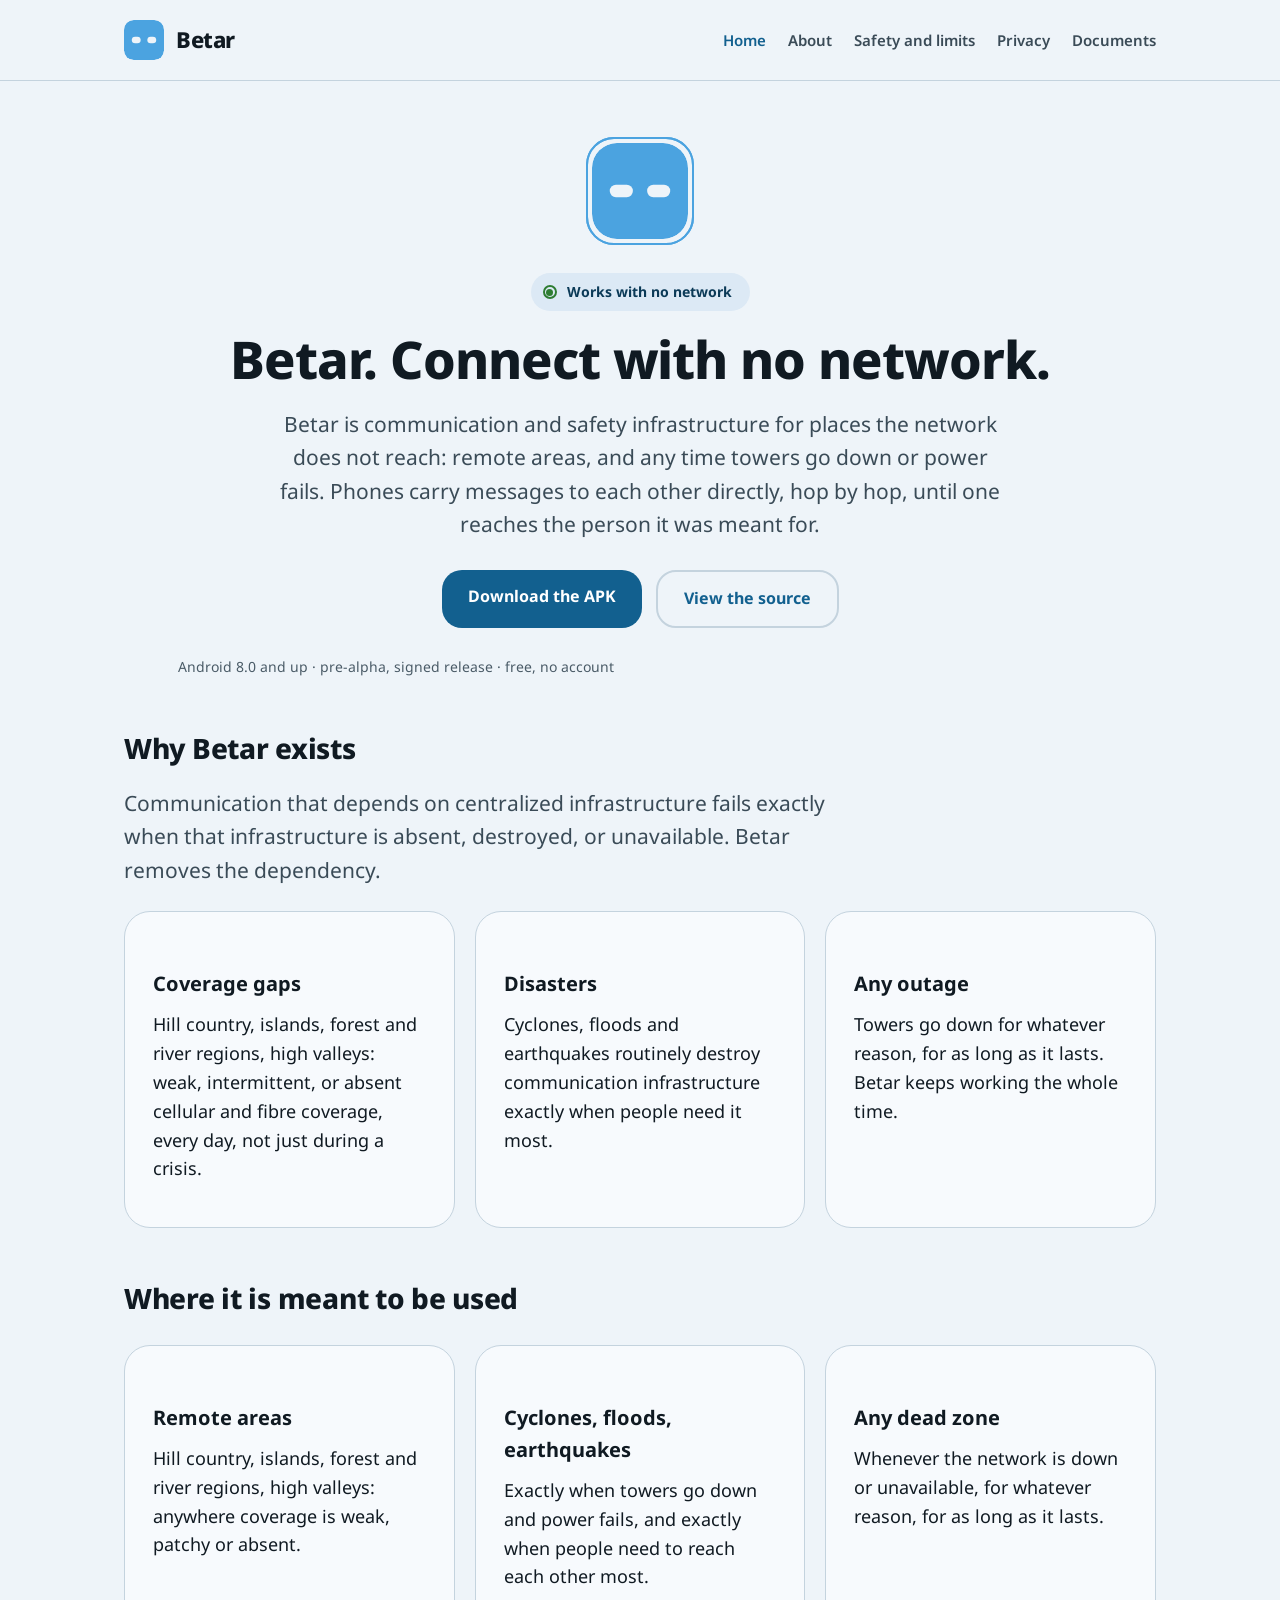
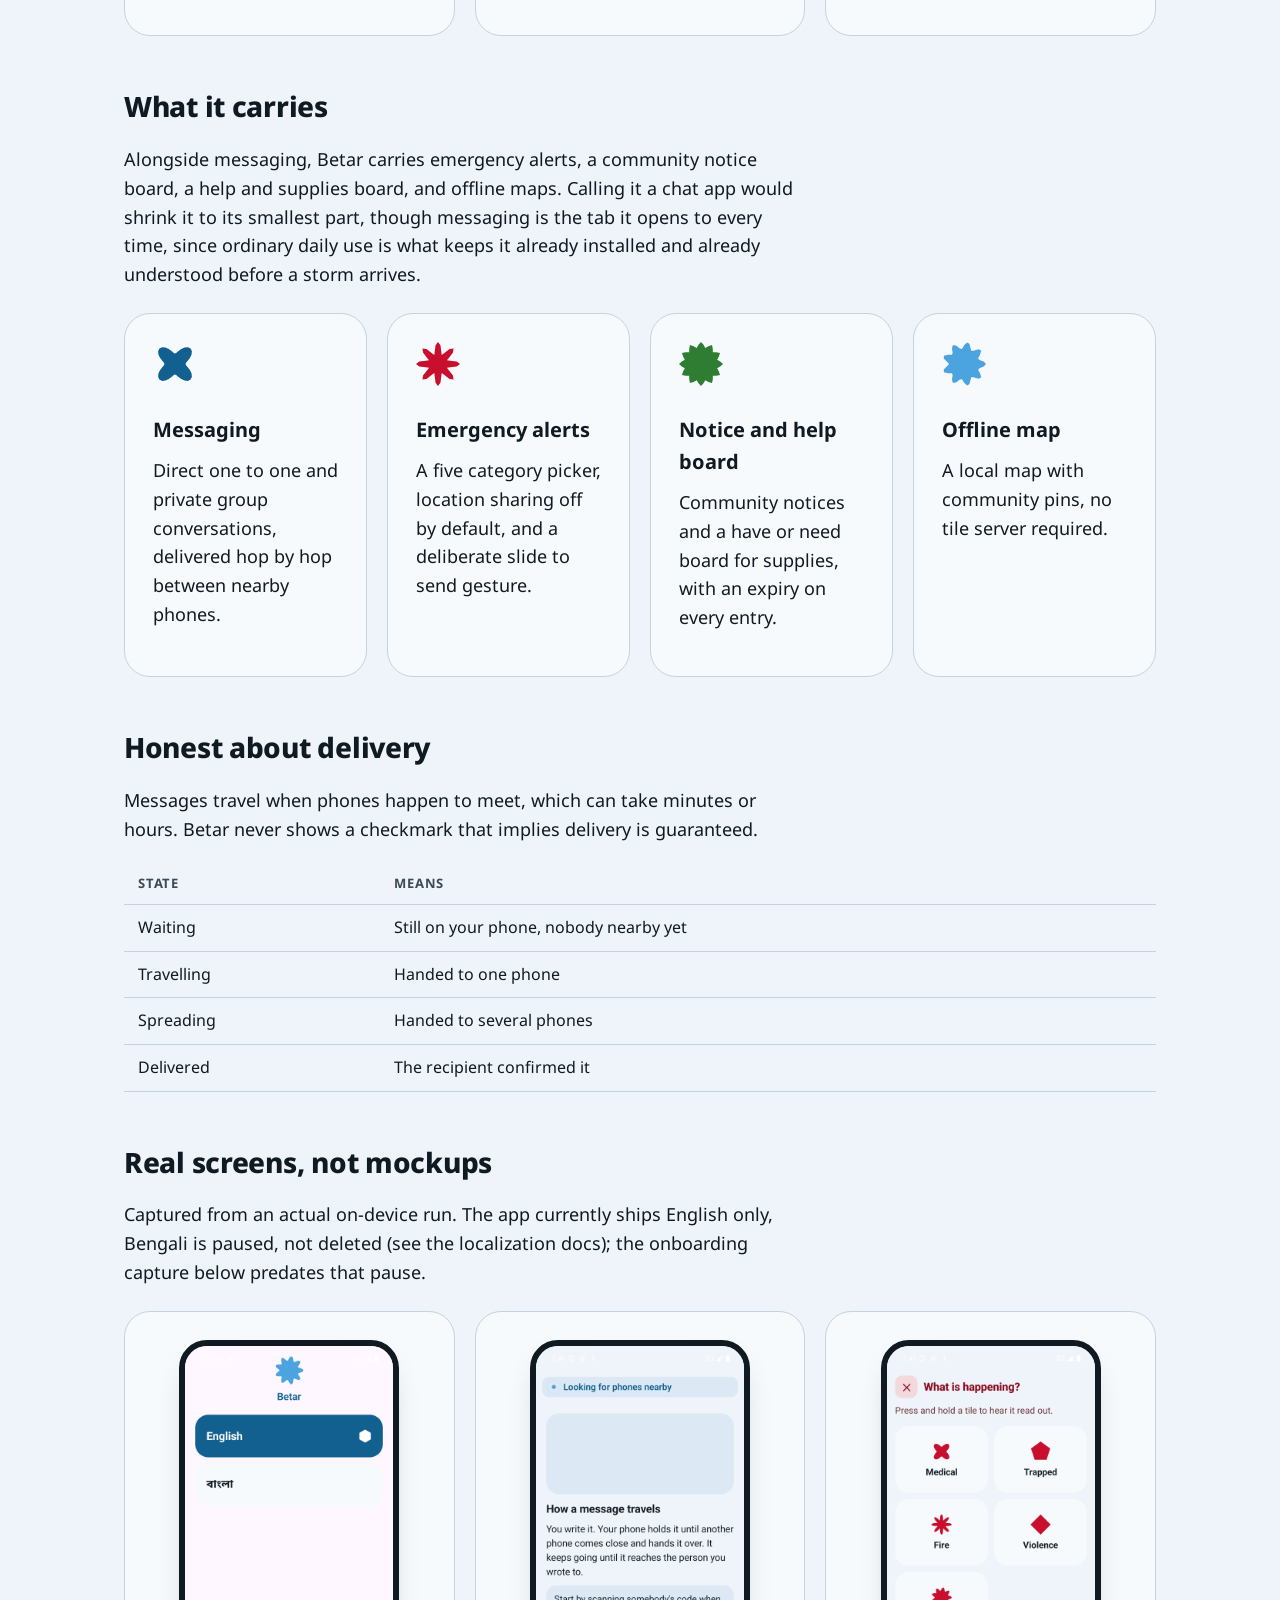
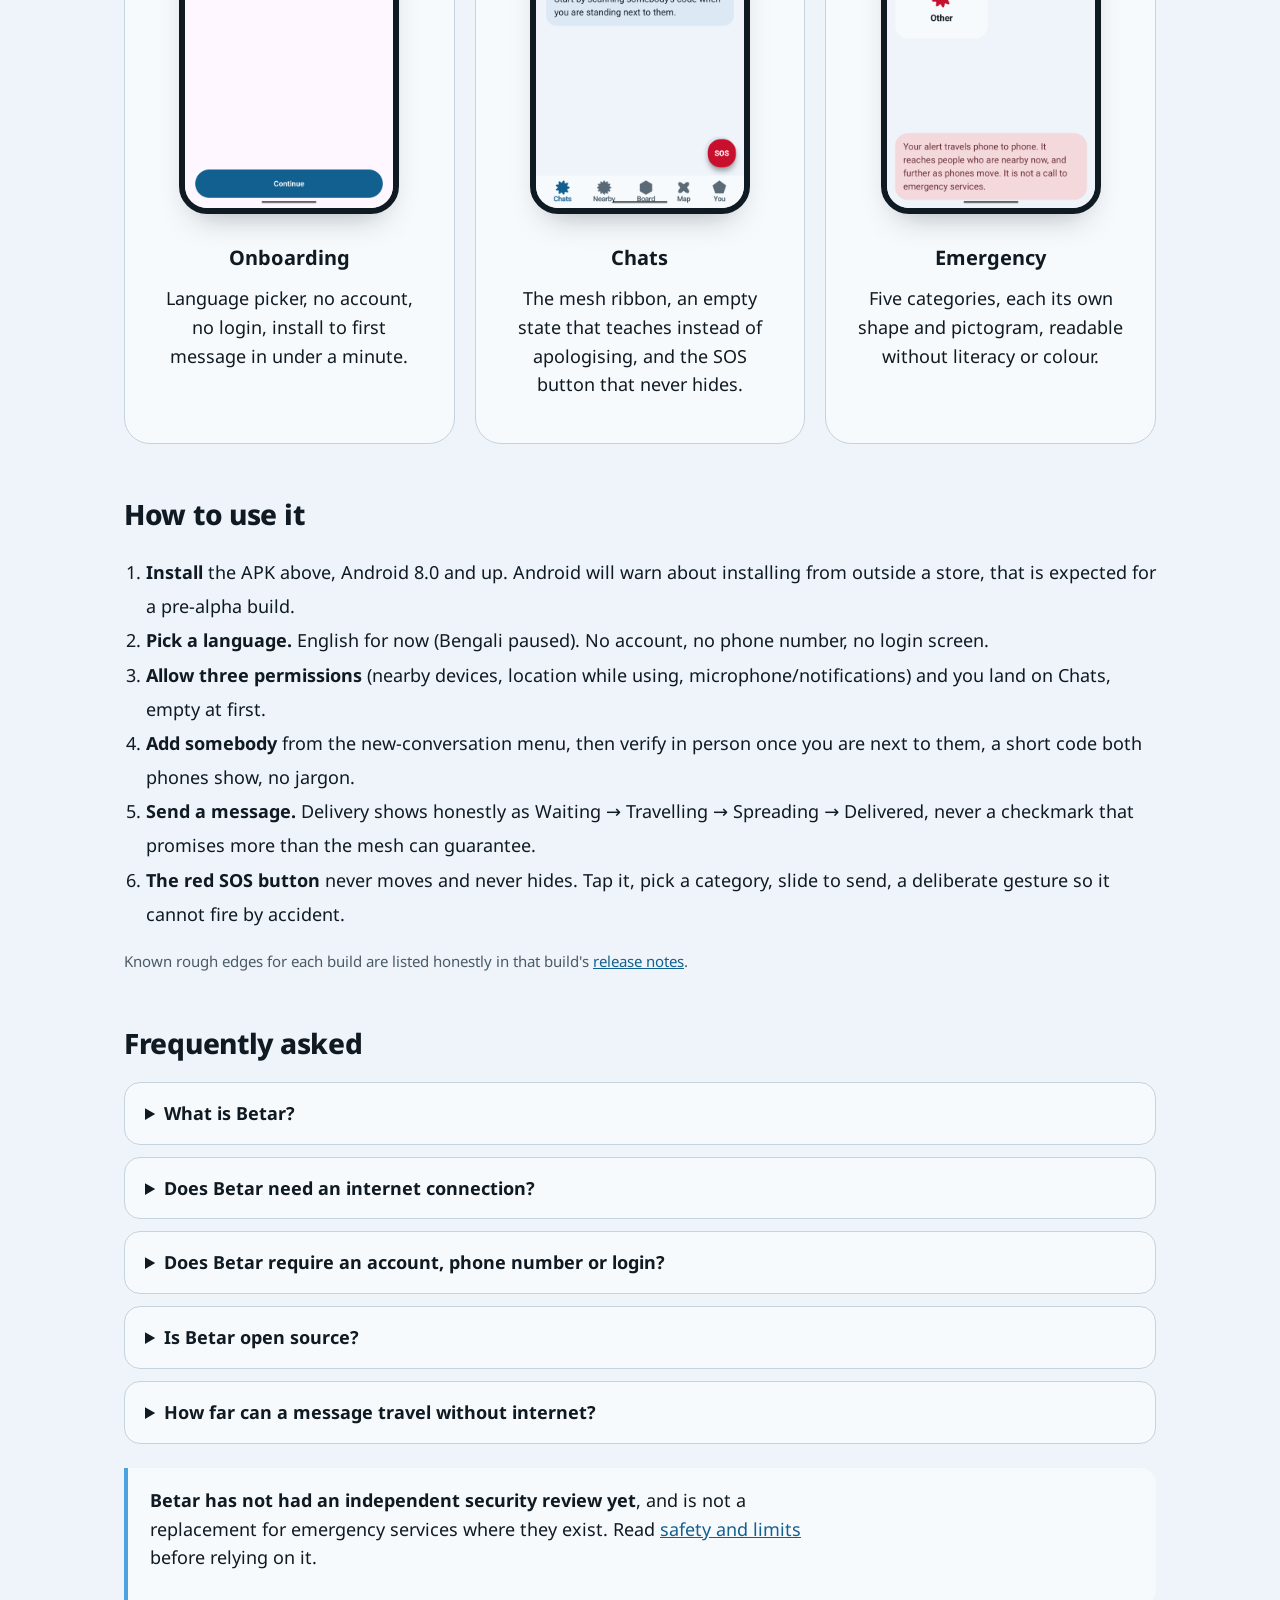
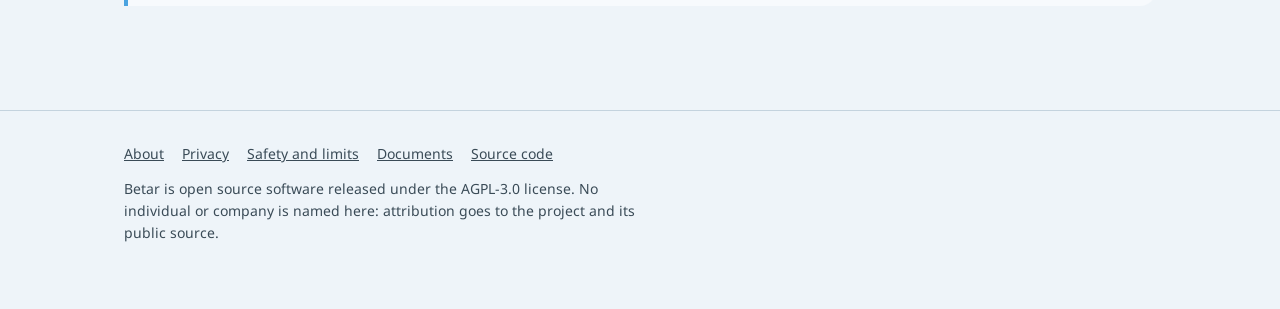
==== docs/index.html @ ff37a5ea "Move Betar's showcase website here from project-mesh, fix repo URLs Site (index/about/safety/privacy" ====
<!DOCTYPE html>
<html lang="en">
<head>
<meta charset="UTF-8">
<meta name="viewport" content="width=device-width, initial-scale=1">
<title>Betar: connect with no network</title>
<meta name="description" content="Betar is offline messaging and community safety infrastructure for places the network does not reach. No SIM, no internet, no server, no account. Phones pass messages hop to hop over Bluetooth and Wi-Fi Direct.">
<link rel="canonical" href="https://betarcomms.github.io/betar/">
<!-- GitHub Pages URL for this repo's docs/ folder. Swap for a custom domain later by updating
     every canonical/og:url entry here plus sitemap.xml, and adding a docs/CNAME file. -->
<meta name="robots" content="index, follow">
<link rel="icon" type="image/svg+xml" href="assets/betar-logo-compact.svg">

<meta property="og:type" content="website">
<meta property="og:site_name" content="Betar">
<meta property="og:title" content="Betar: connect with no network">
<meta property="og:description" content="Offline messaging and community safety infrastructure for remote areas, cyclones, floods and network outages. No SIM, no internet, no server, no account.">
<meta property="og:url" content="https://betarcomms.github.io/betar/">
<meta property="og:image" content="https://betarcomms.github.io/betar/assets/betar-banner.png">
<meta property="og:image:width" content="1200">
<meta property="og:image:height" content="630">
<meta property="og:image:alt" content="Betar: connect with no network">
<meta name="twitter:card" content="summary_large_image">
<meta name="twitter:title" content="Betar: connect with no network">
<meta name="twitter:description" content="Offline messaging and community safety infrastructure for remote areas, cyclones, floods and network outages.">
<meta name="twitter:image" content="https://betarcomms.github.io/betar/assets/betar-banner.png">

<link rel="preconnect" href="https://fonts.googleapis.com">
<link rel="preconnect" href="https://fonts.gstatic.com" crossorigin>
<link href="https://fonts.googleapis.com/css2?family=Noto+Sans:wght@400;500;600;700;800&display=swap" rel="stylesheet">
<link rel="stylesheet" href="assets/style.css">

<script type="application/ld+json">
{
  "@context": "https://schema.org",
  "@type": "SoftwareApplication",
  "name": "Betar",
  "applicationCategory": "CommunicationApplication",
  "operatingSystem": "Android",
  "description": "Offline messaging and community safety infrastructure that works with no SIM, no internet, no router and no cell tower. Phones pass messages directly to each other over Bluetooth and Wi-Fi Direct until a message reaches the person it was meant for.",
  "license": "https://www.gnu.org/licenses/agpl-3.0.html",
  "offers": { "@type": "Offer", "price": "0", "priceCurrency": "USD" },
  "isAccessibleForFree": true,
  "softwareVersion": "0.1.3-prealpha",
  "downloadUrl": "https://github.com/betarcomms/betar/releases/latest",
  "installUrl": "https://github.com/betarcomms/betar/releases/latest",
  "softwareRequirements": "Android 8.0 (API 26) or later",
  "author": { "@type": "Organization", "name": "Betar", "url": "https://github.com/betarcomms/betar" }
}
</script>
<script type="application/ld+json">
{
  "@context": "https://schema.org",
  "@type": "FAQPage",
  "mainEntity": [
    {
      "@type": "Question",
      "name": "What is Betar?",
      "acceptedAnswer": { "@type": "Answer", "text": "Betar is communication and safety infrastructure for places the network does not reach. It carries messaging, emergency alerts, a community notice board, a help and supplies board, and offline maps, all without a SIM card, internet connection, router or cell tower." }
    },
    {
      "@type": "Question",
      "name": "Does Betar need an internet connection?",
      "acceptedAnswer": { "@type": "Answer", "text": "No. Betar requests no internet permission at all. Phones pass messages directly to each other over Bluetooth and Wi-Fi Direct, hop to hop, until a message reaches the person it was meant for." }
    },
    {
      "@type": "Question",
      "name": "Does Betar require an account, phone number or login?",
      "acceptedAnswer": { "@type": "Answer", "text": "No. There is no signup, no account, no email, no phone number and no login. A device identity is generated quietly on first launch." }
    },
    {
      "@type": "Question",
      "name": "Is Betar open source?",
      "acceptedAnswer": { "@type": "Answer", "text": "Yes. Betar is built on Project Mesh, an open protocol and Rust core released under the AGPL-3.0 license. Anyone may read, build and check the source." }
    },
    {
      "@type": "Question",
      "name": "How far can a message travel without internet?",
      "acceptedAnswer": { "@type": "Answer", "text": "As far as phones happen to carry it. A message hops from phone to phone across Bluetooth and Wi-Fi Direct links, so its reach depends on how many devices are nearby and moving, not on any fixed network coverage." }
    }
  ]
}
</script>
</head>
<body>

<header class="site-header">
  <div class="wrap">
    <a class="brand" href="index.html">
      <img src="assets/betar-logo-compact.svg" alt="" width="40" height="40">
      <span>Betar</span>
    </a>
    <nav class="site-nav" aria-label="Primary">
      <a href="index.html" aria-current="page">Home</a>
      <a href="about.html">About</a>
      <a href="safety.html">Safety and limits</a>
      <a href="privacy.html">Privacy</a>
      <a href="docs.html">Documents</a>
    </nav>
  </div>
</header>

<main>
  <div class="wrap">
    <section class="hero-center">
      <div class="hero-mark">
        <img src="assets/betar-logo.svg" alt="" width="96" height="96">
      </div>
      <span class="mesh-status"><span class="dot-wrap"><span class="dot"></span></span>Works with no network</span>
      <h1>Betar. Connect with no network.</h1>
      <p class="lede" style="margin-left:auto;margin-right:auto">Betar is communication and safety infrastructure for places the network does not reach: remote areas, and any time towers go down or power fails. Phones carry messages to each other directly, hop by hop, until one reaches the person it was meant for.</p>
      <div class="actions" style="justify-content:center">
        <a class="btn" href="https://github.com/betarcomms/betar/releases/latest">Download the APK</a>
        <a class="btn secondary" href="https://github.com/betarcomms/betar">View the source</a>
      </div>
      <p style="font-size:14px;color:var(--slate)">Android 8.0 and up &middot; pre-alpha, signed release &middot; free, no account</p>
    </section>

    <section>
      <h2>Why Betar exists</h2>
      <p class="lede">Communication that depends on centralized infrastructure fails exactly when that infrastructure is absent, destroyed, or unavailable. Betar removes the dependency.</p>
      <div class="grid">
        <div class="card">
          <h3>Coverage gaps</h3>
          <p>Hill country, islands, forest and river regions, high valleys: weak, intermittent, or absent cellular and fibre coverage, every day, not just during a crisis.</p>
        </div>
        <div class="card">
          <h3>Disasters</h3>
          <p>Cyclones, floods and earthquakes routinely destroy communication infrastructure exactly when people need it most.</p>
        </div>
        <div class="card">
          <h3>Any outage</h3>
          <p>Towers go down for whatever reason, for as long as it lasts. Betar keeps working the whole time.</p>
        </div>
      </div>
    </section>

    <section>
      <h2>Where it is meant to be used</h2>
      <div class="grid">
        <div class="card">
          <h3>Remote areas</h3>
          <p>Hill country, islands, forest and river regions, high valleys: anywhere coverage is weak, patchy or absent.</p>
        </div>
        <div class="card">
          <h3>Cyclones, floods, earthquakes</h3>
          <p>Exactly when towers go down and power fails, and exactly when people need to reach each other most.</p>
        </div>
        <div class="card">
          <h3>Any dead zone</h3>
          <p>Whenever the network is down or unavailable, for whatever reason, for as long as it lasts.</p>
        </div>
      </div>
    </section>

    <section>
      <h2>What it carries</h2>
      <p>Alongside messaging, Betar carries emergency alerts, a community notice board, a help and supplies board, and offline maps. Calling it a chat app would shrink it to its smallest part, though messaging is the tab it opens to every time, since ordinary daily use is what keeps it already installed and already understood before a storm arrives.</p>
      <div class="grid">
        <div class="card">
          <div class="shape-accent"></div>
          <h3>Messaging</h3>
          <p>Direct one to one and private group conversations, delivered hop by hop between nearby phones.</p>
        </div>
        <div class="card">
          <div class="shape-accent"></div>
          <h3>Emergency alerts</h3>
          <p>A five category picker, location sharing off by default, and a deliberate slide to send gesture.</p>
        </div>
        <div class="card">
          <div class="shape-accent"></div>
          <h3>Notice and help board</h3>
          <p>Community notices and a have or need board for supplies, with an expiry on every entry.</p>
        </div>
        <div class="card">
          <div class="shape-accent"></div>
          <h3>Offline map</h3>
          <p>A local map with community pins, no tile server required.</p>
        </div>
      </div>
    </section>

    <section>
      <h2>Honest about delivery</h2>
      <p>Messages travel when phones happen to meet, which can take minutes or hours. Betar never shows a checkmark that implies delivery is guaranteed.</p>
      <table>
        <thead><tr><th>State</th><th>Means</th></tr></thead>
        <tbody>
          <tr><td>Waiting</td><td>Still on your phone, nobody nearby yet</td></tr>
          <tr><td>Travelling</td><td>Handed to one phone</td></tr>
          <tr><td>Spreading</td><td>Handed to several phones</td></tr>
          <tr><td>Delivered</td><td>The recipient confirmed it</td></tr>
        </tbody>
      </table>
    </section>

    <section>
      <h2>Real screens, not mockups</h2>
      <p>Captured from an actual on-device run. The app currently ships English only, Bengali is paused, not deleted (see the localization docs); the onboarding capture below predates that pause.</p>
      <div class="grid">
        <div class="card screenshot-card">
          <div class="screenshot-frame"><img src="assets/screenshots/onboarding-language.png" alt="Language picker (pre-pause capture, shown for historical reference): English and Bengali tiles"></div>
          <h3>Onboarding</h3>
          <p>Language picker, no account, no login, install to first message in under a minute.</p>
        </div>
        <div class="card screenshot-card">
          <div class="screenshot-frame"><img src="assets/screenshots/chats-empty.png" alt="Chats tab: mesh ribbon, teaching empty state, five-tab nav, persistent SOS button"></div>
          <h3>Chats</h3>
          <p>The mesh ribbon, an empty state that teaches instead of apologising, and the SOS button that never hides.</p>
        </div>
        <div class="card screenshot-card">
          <div class="screenshot-frame"><img src="assets/screenshots/emergency-picker.png" alt="Emergency category picker: Medical, Trapped, Fire, Violence, Other, each its own shape"></div>
          <h3>Emergency</h3>
          <p>Five categories, each its own shape and pictogram, readable without literacy or colour.</p>
        </div>
      </div>
    </section>

    <section>
      <h2>How to use it</h2>
      <ol style="font-size:18px;line-height:1.9;padding-left:22px">
        <li><strong>Install</strong> the APK above, Android 8.0 and up. Android will warn about installing from outside a store, that is expected for a pre-alpha build.</li>
        <li><strong>Pick a language.</strong> English for now (Bengali paused). No account, no phone number, no login screen.</li>
        <li><strong>Allow three permissions</strong> (nearby devices, location while using, microphone/notifications) and you land on Chats, empty at first.</li>
        <li><strong>Add somebody</strong> from the new-conversation menu, then verify in person once you are next to them, a short code both phones show, no jargon.</li>
        <li><strong>Send a message.</strong> Delivery shows honestly as Waiting &rarr; Travelling &rarr; Spreading &rarr; Delivered, never a checkmark that promises more than the mesh can guarantee.</li>
        <li><strong>The red SOS button</strong> never moves and never hides. Tap it, pick a category, slide to send, a deliberate gesture so it cannot fire by accident.</li>
      </ol>
      <p style="font-size:15px;color:var(--slate)">Known rough edges for each build are listed honestly in that build's <a href="https://github.com/betarcomms/betar/releases">release notes</a>.</p>
    </section>

    <section>
      <h2>Frequently asked</h2>
      <details class="faq">
        <summary>What is Betar?</summary>
        <p>Betar is communication and safety infrastructure for places the network does not reach. It carries messaging, emergency alerts, a community notice board, a help and supplies board, and offline maps, all without a SIM card, internet connection, router or cell tower.</p>
      </details>
      <details class="faq">
        <summary>Does Betar need an internet connection?</summary>
        <p>No. Betar requests no internet permission at all. Phones pass messages directly to each other over Bluetooth and Wi-Fi Direct, hop by hop, until a message reaches the person it was meant for.</p>
      </details>
      <details class="faq">
        <summary>Does Betar require an account, phone number or login?</summary>
        <p>No. There is no signup, no account, no email, no phone number and no login. A device identity is generated quietly on first launch.</p>
      </details>
      <details class="faq">
        <summary>Is Betar open source?</summary>
        <p>Yes. Betar is built on Project Mesh, an open protocol and Rust core released under the AGPL-3.0 license. Anyone may read, build and check the source.</p>
      </details>
      <details class="faq">
        <summary>How far can a message travel without internet?</summary>
        <p>As far as phones happen to carry it. A message hops from phone to phone across Bluetooth and Wi-Fi Direct links, so its reach depends on how many devices are nearby and moving, not on any fixed network coverage.</p>
      </details>
    </section>

    <section class="callout">
      <p><strong>Betar has not had an independent security review yet</strong>, and is not a replacement for emergency services where they exist. Read <a href="safety.html">safety and limits</a> before relying on it.</p>
    </section>
  </div>
</main>

<footer class="site-footer">
  <div class="wrap">
    <nav aria-label="Footer">
      <a href="about.html">About</a>
      <a href="privacy.html">Privacy</a>
      <a href="safety.html">Safety and limits</a>
      <a href="docs.html">Documents</a>
      <a href="https://github.com/betarcomms/betar">Source code</a>
    </nav>
    <p>Betar is open source software released under the AGPL-3.0 license. No individual or company is named here: attribution goes to the project and its public source.</p>
  </div>
</footer>

</body>
</html>
---- docs/assets/style.css ----
/* Betar showcase site. Tokens transcribed from docs/DESIGN-BRIEF.md §6, same values as the
   Android app's design system (android/app/src/main/java/india/projectmesh/app/ui/theme/).
   Motion keyframes and shape clip-paths transcribed verbatim from
   design/Betar Design System.dc.html's own `SHAPES`/`lobed()`/`regular()` math and its
   betar-ripple/betar-breathe/betar-spring-in/betar-morph keyframes, so the site's "fluid"
   feel matches the app's Material 3 Expressive language rather than approximating it. */

:root {
  --brand-blue: #4BA3E0;
  --deep-blue: #12608F;
  --off-white-blue: #EEF4F9;
  --lifted-surface: #F7FAFD;
  --ink: #101A22;
  --slate: #4A5B67;
  --slate-dark: #3A4B57;
  --secondary-container: #DCE9F5;
  --on-secondary-container: #0B3A57;
  --outline: #C4D3DE;
  --emergency: #C8102E;
  --connected: #2E7D32;
  --connected-container: #DCEEDC;
  --caution: #9A6700;
  --caution-container: #F6EBD2;
  --max-width: 1080px;

  /* Exact clip-path polygons for the design system's category shapes (48-point sampling of
     the same base+amp*cos(n*(a-rot)) polar function used in Shape.kt/the design mockup). */
  --shape-cookie9: polygon(100.00% 50.00%,94.68% 55.88%,85.10% 59.41%,81.97% 63.24%,86.37% 71.00%,89.18% 80.07%,83.70% 83.70%,73.70% 80.89%,67.00% 79.44%,64.90% 85.97%,62.33% 96.03%,56.45% 98.97%,50.00% 92.00%,45.48% 84.31%,40.59% 85.10%,32.76% 91.63%,25.00% 93.30%,22.57% 85.75%,24.30% 75.70%,22.54% 71.07%,13.63% 71.00%,4.37% 68.90%,3.97% 62.33%,11.39% 55.08%,16.00% 50.00%,11.39% 44.92%,3.97% 37.67%,4.37% 31.10%,13.63% 29.00%,22.54% 28.93%,24.30% 24.30%,22.57% 14.25%,25.00% 6.70%,32.76% 8.37%,40.59% 14.90%,45.48% 15.69%,50.00% 8.00%,56.45% 1.03%,62.33% 3.97%,64.90% 14.03%,67.00% 20.56%,73.70% 19.11%,83.70% 16.30%,89.18% 19.93%,86.37% 29.00%,81.97% 36.76%,85.10% 40.59%,94.68% 44.12%);
  --shape-clover4: polygon(74.00% 50.00%,75.52% 53.36%,79.46% 57.89%,84.18% 64.16%,87.67% 71.75%,88.29% 79.38%,85.36% 85.36%,79.38% 88.29%,71.75% 87.67%,64.16% 84.18%,57.89% 79.46%,53.36% 75.52%,50.00% 74.00%,46.64% 75.52%,42.11% 79.46%,35.84% 84.18%,28.25% 87.67%,20.62% 88.29%,14.64% 85.36%,11.71% 79.38%,12.33% 71.75%,15.82% 64.16%,20.54% 57.89%,24.48% 53.36%,26.00% 50.00%,24.48% 46.64%,20.54% 42.11%,15.82% 35.84%,12.33% 28.25%,11.71% 20.62%,14.64% 14.64%,20.62% 11.71%,28.25% 12.33%,35.84% 15.82%,42.11% 20.54%,46.64% 24.48%,50.00% 26.00%,53.36% 24.48%,57.89% 20.54%,64.16% 15.82%,71.75% 12.33%,79.38% 11.71%,85.36% 14.64%,88.29% 20.62%,87.67% 28.25%,84.18% 35.84%,79.46% 42.11%,75.52% 46.64%);
  --shape-burst8: polygon(100.00% 50.00%,92.63% 55.61%,78.01% 57.51%,70.33% 58.42%,75.11% 64.50%,84.11% 76.18%,85.36% 85.36%,76.18% 84.11%,64.50% 75.11%,58.42% 70.33%,57.51% 78.01%,55.61% 92.63%,50.00% 100.00%,44.39% 92.63%,42.49% 78.01%,41.58% 70.33%,35.50% 75.11%,23.82% 84.11%,14.64% 85.36%,15.89% 76.18%,24.89% 64.50%,29.67% 58.42%,21.99% 57.51%,7.37% 55.61%,0.00% 50.00%,7.37% 44.39%,21.99% 42.49%,29.67% 41.58%,24.89% 35.50%,15.89% 23.82%,14.64% 14.64%,23.82% 15.89%,35.50% 24.89%,41.58% 29.67%,42.49% 21.99%,44.39% 7.37%,50.00% 0.00%,55.61% 7.37%,57.51% 21.99%,58.42% 29.67%,64.50% 24.89%,76.18% 15.89%,85.36% 14.64%,84.11% 23.82%,75.11% 35.50%,70.33% 41.58%,78.01% 42.49%,92.63% 44.39%);
  --shape-scallop12: polygon(100.00% 50.00%,93.62% 55.74%,86.71% 59.84%,90.65% 66.84%,93.30% 75.00%,84.91% 76.79%,76.87% 76.87%,76.79% 84.91%,75.00% 93.30%,66.84% 90.65%,59.84% 86.71%,55.74% 93.62%,50.00% 100.00%,44.26% 93.62%,40.16% 86.71%,33.16% 90.65%,25.00% 93.30%,23.21% 84.91%,23.13% 76.87%,15.09% 76.79%,6.70% 75.00%,9.35% 66.84%,13.29% 59.84%,6.38% 55.74%,0.00% 50.00%,6.38% 44.26%,13.29% 40.16%,9.35% 33.16%,6.70% 25.00%,15.09% 23.21%,23.13% 23.13%,23.21% 15.09%,25.00% 6.70%,33.16% 9.35%,40.16% 13.29%,44.26% 6.38%,50.00% 0.00%,55.74% 6.38%,59.84% 13.29%,66.84% 9.35%,75.00% 6.70%,76.79% 15.09%,76.87% 23.13%,84.91% 23.21%,93.30% 25.00%,90.65% 33.16%,86.71% 40.16%,93.62% 44.26%);
  --shape-diamond: polygon(50% 0%,100% 50%,50% 100%,0% 50%);
  --shape-pentagon: polygon(50.00% 0.00%,97.55% 34.55%,79.39% 90.45%,20.61% 90.45%,2.45% 34.55%);
}

@media (prefers-color-scheme: dark) {
  :root {
    --off-white-blue: #0E161C;
    --lifted-surface: #16212A;
    --ink: #DEE6EC;
    --slate: #A9BAC7;
    --slate-dark: #C4D3DE;
    --outline: #344450;
    --brand-blue: #6FB6E8;
    --deep-blue: #8FCBF2;
    --secondary-container: #253645;
    --on-secondary-container: #DCE9F5;
  }
}

* { box-sizing: border-box; }

html { scroll-behavior: smooth; overflow-x: hidden; }

body {
  margin: 0;
  background: var(--off-white-blue);
  color: var(--ink);
  font-family: 'Noto Sans', system-ui, -apple-system, sans-serif;
  line-height: 1.6;
  font-size: 18px;
  overflow-x: hidden;
}

/* Every image/svg on the site must never exceed its container -- the screenshot grid was
   overflowing on mobile without this, full-resolution 1080px-wide phone captures rendering at
   native size inside a ~300px-wide card. */
img, svg { max-width: 100%; height: auto; display: block; }

a { color: var(--deep-blue); }
a:hover { color: var(--brand-blue); }

.wrap {
  max-width: var(--max-width);
  margin: 0 auto;
  padding: 0 24px;
}

header.site-header {
  padding: 20px 0;
  border-bottom: 1px solid var(--outline);
}

.site-header .wrap { display: flex; align-items: center; justify-content: space-between; gap: 16px; flex-wrap: wrap; }

.brand { display: flex; align-items: center; gap: 12px; text-decoration: none; color: var(--ink); }
.brand img { width: 40px; height: 40px; display: block; }
.brand span { font-size: 22px; font-weight: 800; letter-spacing: -0.02em; }

nav.site-nav { display: flex; gap: 22px; flex-wrap: wrap; }
nav.site-nav a { text-decoration: none; color: var(--slate-dark); font-weight: 600; font-size: 15px; }
nav.site-nav a:hover { color: var(--deep-blue); }
nav.site-nav a[aria-current="page"] { color: var(--deep-blue); }

main { padding: 56px 0 80px; }

h1 { font-size: clamp(34px, 5vw, 52px); font-weight: 800; letter-spacing: -0.02em; line-height: 1.08; margin: 0 0 20px; }
h2 { font-size: 28px; font-weight: 800; letter-spacing: -0.01em; margin: 48px 0 16px; }
h3 { font-size: 20px; font-weight: 700; margin: 28px 0 10px; }
p { margin: 0 0 16px; max-width: 68ch; }
.lede { font-size: 21px; color: var(--slate-dark); max-width: 60ch; }

/* --- Expressive motion: transcribed from design/Betar Design System.dc.html --- */
@keyframes betar-ripple { 0% { transform: scale(.45); opacity: .55; } 70% { opacity: 0; } 100% { transform: scale(1.6); opacity: 0; } }
@keyframes betar-breathe { 0%, 100% { opacity: .85; } 50% { opacity: 1; } }
@keyframes betar-spring-in { 0% { transform: scale(.7); opacity: 0; } 55% { transform: scale(1.06); opacity: 1; } 75% { transform: scale(.98); } 100% { transform: scale(1); } }
@keyframes betar-morph { 0%, 100% { border-radius: 42% 58% 61% 39% / 47% 44% 56% 53%; } 50% { border-radius: 58% 42% 39% 61% / 53% 56% 44% 47%; } }

@media (prefers-reduced-motion: reduce) {
  * { animation: none !important; transition: none !important; }
}

/* --- Hero: the mesh ribbon's ripple, echoed at hero scale --- */
.hero-mark {
  position: relative;
  width: 108px;
  height: 108px;
  margin: 0 auto 28px;
  display: flex;
  align-items: center;
  justify-content: center;
}
.hero-mark::before,
.hero-mark::after {
  content: "";
  position: absolute;
  inset: 0;
  border-radius: 28px;
  border: 2px solid var(--brand-blue);
  animation: betar-ripple 2.8s ease-out infinite;
}
.hero-mark::after { animation-delay: 1.4s; }
.hero-mark img {
  position: relative;
  width: 96px;
  height: 96px;
  animation: betar-spring-in .6s cubic-bezier(.34, 1.56, .64, 1);
}

.mesh-status {
  display: inline-flex;
  align-items: center;
  gap: 10px;
  background: var(--secondary-container);
  color: var(--on-secondary-container);
  border-radius: 999px;
  padding: 8px 18px 8px 12px;
  font-size: 14px;
  font-weight: 700;
  margin-bottom: 20px;
}
.mesh-status .dot-wrap { position: relative; width: 14px; height: 14px; display: flex; align-items: center; justify-content: center; flex: none; }
.mesh-status .dot-wrap::before {
  content: "";
  position: absolute;
  inset: 0;
  border-radius: 50%;
  border: 2px solid var(--connected);
  animation: betar-ripple 2.4s ease-out infinite;
}
.mesh-status .dot { width: 7px; height: 7px; border-radius: 50%; background: var(--connected); }

.hero-center { text-align: center; }

.card {
  background: var(--lifted-surface);
  border-radius: 26px;
  padding: 28px;
  border: 1px solid var(--outline);
  transition: border-radius .5s cubic-bezier(.34, 1.56, .64, 1), transform .25s ease, box-shadow .25s ease;
}
.card:hover {
  border-radius: 34px 20px 34px 20px;
  transform: translateY(-2px);
  box-shadow: 0 12px 28px -18px rgba(18, 96, 143, .35);
}

.card .shape-accent {
  width: 44px;
  height: 44px;
  margin-bottom: 14px;
  background: var(--brand-blue);
}
.card:nth-child(4n+1) .shape-accent { clip-path: var(--shape-clover4); background: var(--deep-blue); }
.card:nth-child(4n+2) .shape-accent { clip-path: var(--shape-burst8); background: var(--emergency); }
.card:nth-child(4n+3) .shape-accent { clip-path: var(--shape-scallop12); background: var(--connected); }
.card:nth-child(4n+4) .shape-accent { clip-path: var(--shape-cookie9); background: var(--brand-blue); }

.grid { display: grid; gap: 20px; grid-template-columns: repeat(auto-fit, minmax(240px, 1fr)); margin: 24px 0; }

/* Phone-frame treatment for on-device screenshots: a fixed-width column so three portrait
   captures line up evenly regardless of each screen's actual content height, a visible bezel so
   it reads as a device photo rather than a stray floating image, and a subtle lift on hover to
   match the rest of the site's expressive motion language. */
.screenshot-card { text-align: center; }
.screenshot-frame {
  max-width: 220px;
  margin: 0 auto 16px;
  border-radius: 28px;
  border: 6px solid var(--ink);
  overflow: hidden;
  box-shadow: 0 16px 32px -16px rgba(16, 26, 34, .35);
  transition: transform .3s cubic-bezier(.34, 1.56, .64, 1);
}
.screenshot-frame img { border-radius: 20px; }
.screenshot-card:hover .screenshot-frame { transform: translateY(-4px) scale(1.02); }

@media (prefers-color-scheme: dark) {
  .screenshot-frame { border-color: var(--outline); }
}

@media (max-width: 600px) {
  body { font-size: 17px; }
  .wrap { padding: 0 18px; }
  h2 { margin: 36px 0 14px; }
  .screenshot-frame { max-width: 170px; }
}

.pill {
  display: inline-flex;
  align-items: center;
  gap: 8px;
  background: var(--lifted-surface);
  border: 1px solid var(--outline);
  border-radius: 999px;
  padding: 8px 18px;
  font-size: 14px;
  font-weight: 600;
  color: var(--slate-dark);
}

.btn {
  display: inline-block;
  background: var(--deep-blue);
  color: #FFFFFF;
  text-decoration: none;
  font-weight: 700;
  padding: 14px 26px;
  border-radius: 20px;
  font-size: 16px;
  transition: border-radius .25s cubic-bezier(.34, 1.56, .64, 1), transform .12s cubic-bezier(.34, 1.56, .64, 1), background .2s ease;
}
.btn:hover { background: var(--brand-blue); color: #FFFFFF; border-radius: 999px; }
.btn:active { transform: scale(.96); }
.btn.secondary {
  background: transparent;
  color: var(--deep-blue);
  border: 2px solid var(--outline);
}
.btn.secondary:hover { border-color: var(--deep-blue); }

.actions { display: flex; gap: 14px; flex-wrap: wrap; margin: 28px 0; }

.callout {
  border-left: 4px solid var(--brand-blue);
  background: var(--lifted-surface);
  padding: 18px 22px;
  border-radius: 0 16px 16px 0;
  margin: 24px 0;
}
.callout.emergency { border-left-color: var(--emergency); }
.callout.caution { border-left-color: var(--caution); }

table { width: 100%; border-collapse: collapse; margin: 20px 0; }
th, td { text-align: left; padding: 10px 14px; border-bottom: 1px solid var(--outline); font-size: 16px; }
th { color: var(--slate-dark); font-size: 13px; text-transform: uppercase; letter-spacing: 0.06em; }

details.faq {
  background: var(--lifted-surface);
  border: 1px solid var(--outline);
  border-radius: 16px;
  padding: 16px 20px;
  margin: 12px 0;
  transition: border-radius .3s cubic-bezier(.34, 1.56, .64, 1);
}
details.faq[open] { border-radius: 24px; }
details.faq summary { font-weight: 700; cursor: pointer; font-size: 18px; }
details.faq p { margin-top: 10px; }

footer.site-footer {
  border-top: 1px solid var(--outline);
  padding: 32px 0 48px;
  color: var(--slate-dark);
  font-size: 14px;
}
footer.site-footer a { color: var(--slate-dark); }
footer.site-footer nav { display: flex; gap: 18px; flex-wrap: wrap; margin-bottom: 12px; }

.visually-hidden {
  position: absolute; width: 1px; height: 1px; overflow: hidden;
  clip: rect(0 0 0 0); white-space: nowrap;
}
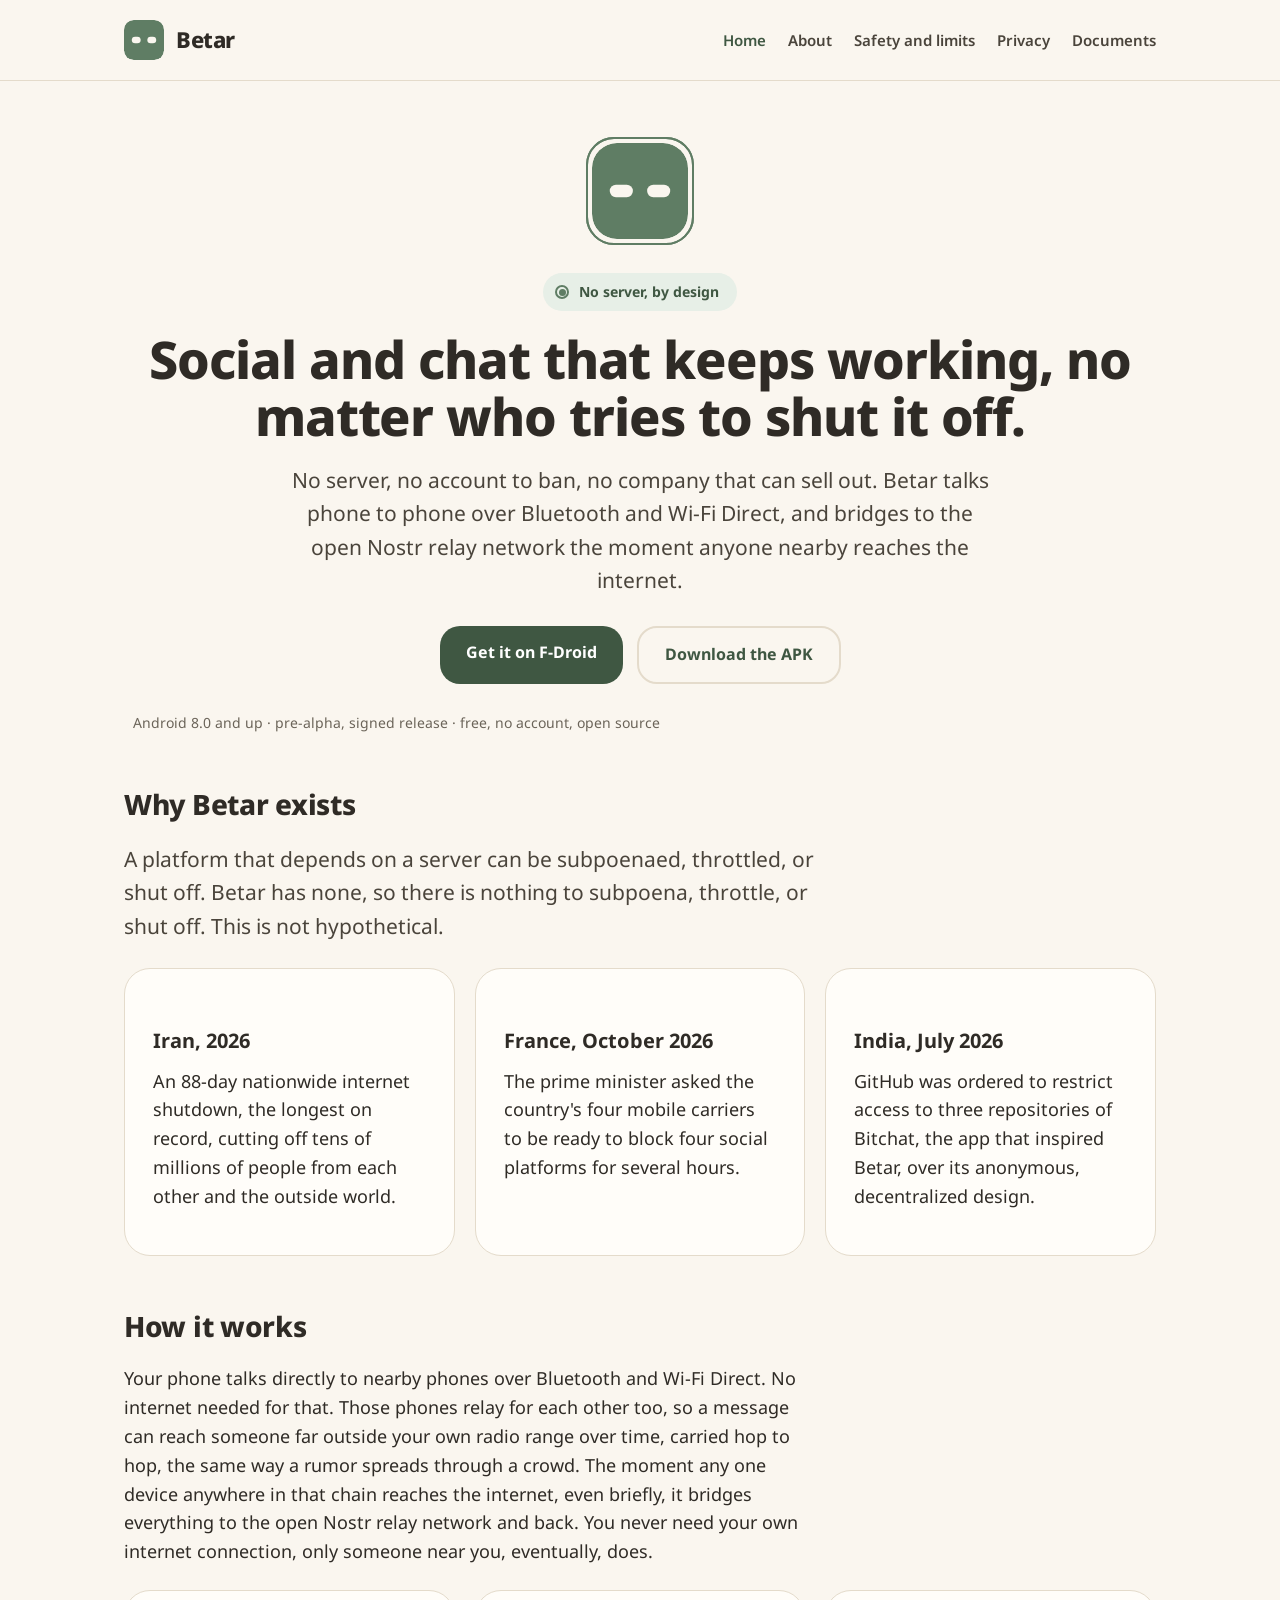
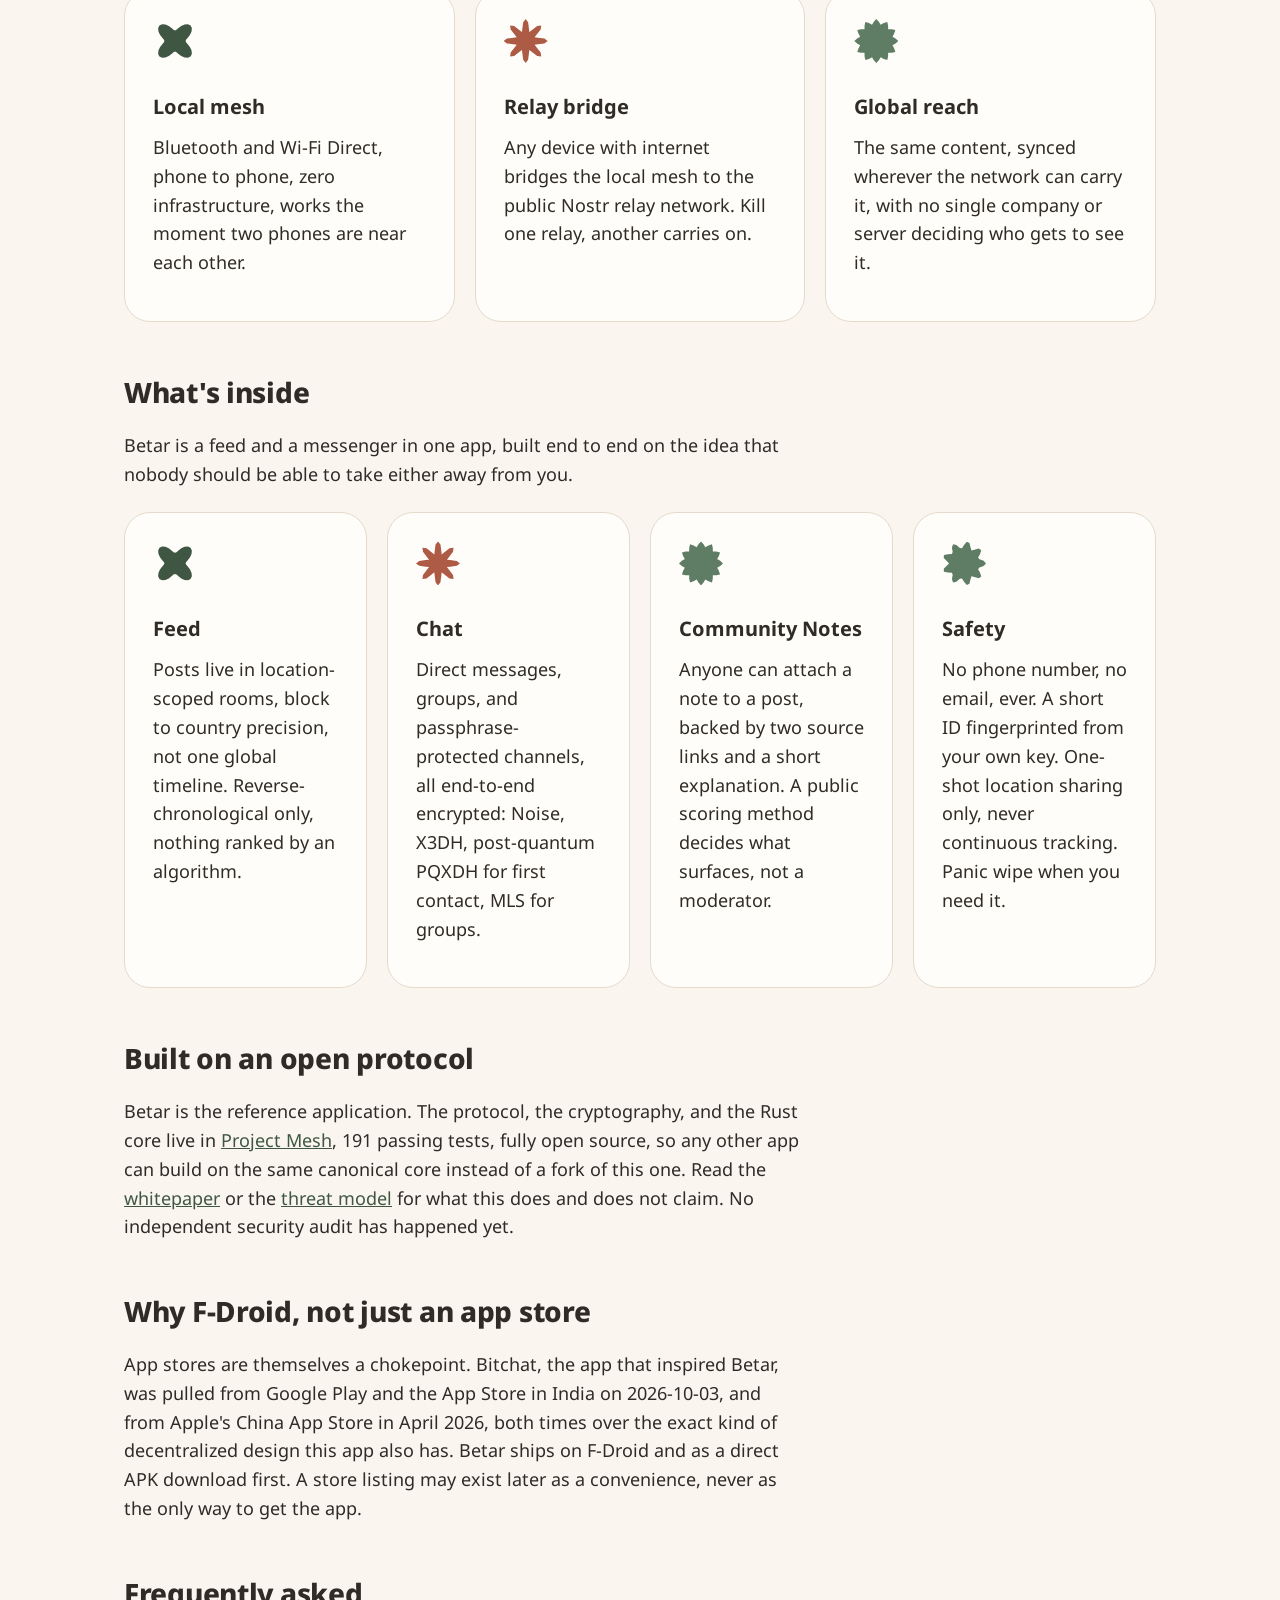
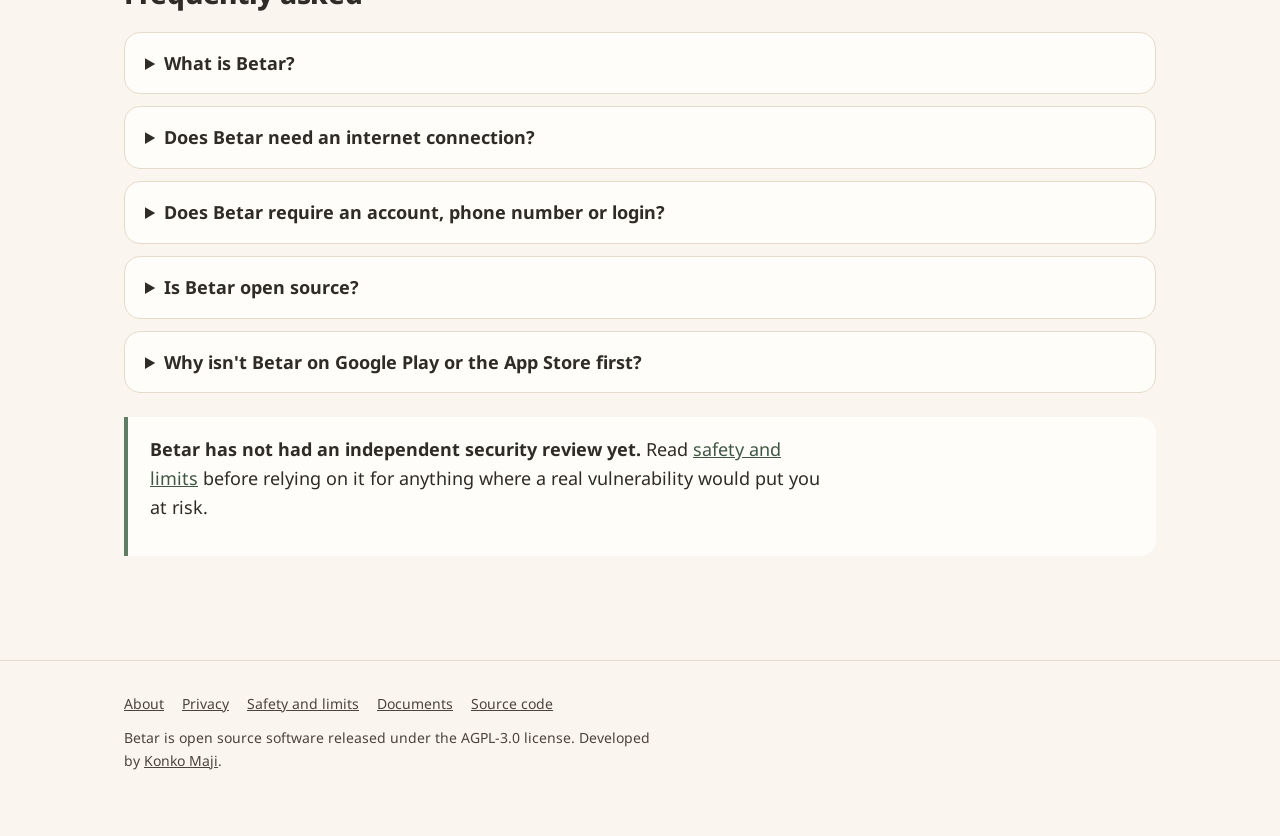
==== commit 1df8a99d: "Rewrite the website for the pivot: censorship-resistant social and chat index.html, about.html, docs" ====
--- a/docs/index.html
+++ b/docs/index.html
@@ -3,9 +3,9 @@
 <head>
 <meta charset="UTF-8">
 <meta name="viewport" content="width=device-width, initial-scale=1">
-<title>Betar: connect with no network</title>
-<meta name="description" content="Betar is offline messaging and community safety infrastructure for places the network does not reach. No SIM, no internet, no server, no account. Phones pass messages hop to hop over Bluetooth and Wi-Fi Direct.">
-<link rel="canonical" href="https://betarcomms.github.io/betar/">
+<title>Betar: social and chat no one can shut off</title>
+<meta name="description" content="Betar is a censorship-resistant social and chat app. No server, no account to ban, no company to sell out. Works over Bluetooth mesh, bridged to the open Nostr relay network.">
+<link rel="canonical" href="https://konkomaji.github.io/betar/">
 <!-- GitHub Pages URL for this repo's docs/ folder. Swap for a custom domain later by updating
      every canonical/og:url entry here plus sitemap.xml, and adding a docs/CNAME file. -->
 <meta name="robots" content="index, follow">
@@ -13,21 +13,21 @@
 
 <meta property="og:type" content="website">
 <meta property="og:site_name" content="Betar">
-<meta property="og:title" content="Betar: connect with no network">
-<meta property="og:description" content="Offline messaging and community safety infrastructure for remote areas, cyclones, floods and network outages. No SIM, no internet, no server, no account.">
-<meta property="og:url" content="https://betarcomms.github.io/betar/">
-<meta property="og:image" content="https://betarcomms.github.io/betar/assets/betar-banner.png">
+<meta property="og:title" content="Betar: social and chat no one can shut off">
+<meta property="og:description" content="No server, no account to ban, no company to sell out. Social and chat over Bluetooth mesh, bridged to the open Nostr relay network when any device reaches the internet.">
+<meta property="og:url" content="https://konkomaji.github.io/betar/">
+<meta property="og:image" content="https://konkomaji.github.io/betar/assets/betar-banner.png">
 <meta property="og:image:width" content="1200">
-<meta property="og:image:height" content="630">
-<meta property="og:image:alt" content="Betar: connect with no network">
+<meta property="og:image:height" content="400">
+<meta property="og:image:alt" content="Betar: social and chat that keeps working, no matter who tries to shut it off">
 <meta name="twitter:card" content="summary_large_image">
-<meta name="twitter:title" content="Betar: connect with no network">
-<meta name="twitter:description" content="Offline messaging and community safety infrastructure for remote areas, cyclones, floods and network outages.">
-<meta name="twitter:image" content="https://betarcomms.github.io/betar/assets/betar-banner.png">
+<meta name="twitter:title" content="Betar: social and chat no one can shut off">
+<meta name="twitter:description" content="No server, no account to ban, no company to sell out. Works over Bluetooth mesh, bridged to the open Nostr relay network.">
+<meta name="twitter:image" content="https://konkomaji.github.io/betar/assets/betar-banner.png">
 
 <link rel="preconnect" href="https://fonts.googleapis.com">
 <link rel="preconnect" href="https://fonts.gstatic.com" crossorigin>
-<link href="https://fonts.googleapis.com/css2?family=Noto+Sans:wght@400;500;600;700;800&display=swap" rel="stylesheet">
+<link href="https://fonts.googleapis.com/css2?family=Noto+Sans:wght@400;500;600;700&family=Poppins:wght@600;700&display=swap" rel="stylesheet">
 <link rel="stylesheet" href="assets/style.css">
 
 <script type="application/ld+json">
@@ -35,17 +35,17 @@
   "@context": "https://schema.org",
   "@type": "SoftwareApplication",
   "name": "Betar",
-  "applicationCategory": "CommunicationApplication",
+  "applicationCategory": "SocialNetworkingApplication",
   "operatingSystem": "Android",
-  "description": "Offline messaging and community safety infrastructure that works with no SIM, no internet, no router and no cell tower. Phones pass messages directly to each other over Bluetooth and Wi-Fi Direct until a message reaches the person it was meant for.",
+  "description": "A censorship-resistant social and chat app. No server, no account to ban, no company to sell out. Works over Bluetooth mesh, bridged to the open Nostr relay network when any device reaches the internet.",
   "license": "https://www.gnu.org/licenses/agpl-3.0.html",
   "offers": { "@type": "Offer", "price": "0", "priceCurrency": "USD" },
   "isAccessibleForFree": true,
-  "softwareVersion": "0.1.3-prealpha",
-  "downloadUrl": "https://github.com/betarcomms/betar/releases/latest",
-  "installUrl": "https://github.com/betarcomms/betar/releases/latest",
+  "softwareVersion": "0.2.0",
+  "downloadUrl": "https://github.com/konkomaji/betar/releases/latest",
+  "installUrl": "https://github.com/konkomaji/betar/releases/latest",
   "softwareRequirements": "Android 8.0 (API 26) or later",
-  "author": { "@type": "Organization", "name": "Betar", "url": "https://github.com/betarcomms/betar" }
+  "author": { "@type": "Person", "name": "Konko Maji", "url": "https://konkomaji.com/" }
 }
 </script>
 <script type="application/ld+json">
@@ -56,17 +56,17 @@
     {
       "@type": "Question",
       "name": "What is Betar?",
-      "acceptedAnswer": { "@type": "Answer", "text": "Betar is communication and safety infrastructure for places the network does not reach. It carries messaging, emergency alerts, a community notice board, a help and supplies board, and offline maps, all without a SIM card, internet connection, router or cell tower." }
+      "acceptedAnswer": { "@type": "Answer", "text": "Betar is a social and chat app built so that no government, company or platform operator can ban an account or remove a post, because there is no server to pressure. It carries a public feed, direct messages, groups, channels, and a crowd-sourced fact-check layer called Community Notes." }
     },
     {
       "@type": "Question",
       "name": "Does Betar need an internet connection?",
-      "acceptedAnswer": { "@type": "Answer", "text": "No. Betar requests no internet permission at all. Phones pass messages directly to each other over Bluetooth and Wi-Fi Direct, hop to hop, until a message reaches the person it was meant for." }
+      "acceptedAnswer": { "@type": "Answer", "text": "Not for people near you. Phones talk directly over Bluetooth and Wi-Fi Direct and relay for each other. The moment any one nearby device reaches the internet, even briefly, it bridges local content to the open Nostr relay network and back, so reach is not capped by radio range." }
     },
     {
       "@type": "Question",
       "name": "Does Betar require an account, phone number or login?",
-      "acceptedAnswer": { "@type": "Answer", "text": "No. There is no signup, no account, no email, no phone number and no login. A device identity is generated quietly on first launch." }
+      "acceptedAnswer": { "@type": "Answer", "text": "No. There is no signup, no account, no email, no phone number and no login. Your identity is a keypair generated on your own device, with a short ID that is a fingerprint of that key." }
     },
     {
       "@type": "Question",
@@ -75,8 +75,8 @@
     },
     {
       "@type": "Question",
-      "name": "How far can a message travel without internet?",
-      "acceptedAnswer": { "@type": "Answer", "text": "As far as phones happen to carry it. A message hops from phone to phone across Bluetooth and Wi-Fi Direct links, so its reach depends on how many devices are nearby and moving, not on any fixed network coverage." }
+      "name": "Why isn't Betar on Google Play or the App Store first?",
+      "acceptedAnswer": { "@type": "Answer", "text": "App stores are themselves a chokepoint. Bitchat, the app that inspired Betar, was pulled from Google Play and the App Store in India on 2026-10-03, and from Apple's China App Store in April 2026. Betar ships on F-Droid and as a direct APK download first, so no single store can make it disappear." }
     }
   ]
 }
@@ -106,155 +106,120 @@
       <div class="hero-mark">
         <img src="assets/betar-logo.svg" alt="" width="96" height="96">
       </div>
-      <span class="mesh-status"><span class="dot-wrap"><span class="dot"></span></span>Works with no network</span>
-      <h1>Betar. Connect with no network.</h1>
-      <p class="lede" style="margin-left:auto;margin-right:auto">Betar is communication and safety infrastructure for places the network does not reach: remote areas, and any time towers go down or power fails. Phones carry messages to each other directly, hop by hop, until one reaches the person it was meant for.</p>
+      <span class="mesh-status"><span class="dot-wrap"><span class="dot"></span></span>No server, by design</span>
+      <h1>Social and chat that keeps working, no matter who tries to shut it off.</h1>
+      <p class="lede" style="margin-left:auto;margin-right:auto">No server, no account to ban, no company that can sell out. Betar talks phone to phone over Bluetooth and Wi-Fi Direct, and bridges to the open Nostr relay network the moment anyone nearby reaches the internet.</p>
       <div class="actions" style="justify-content:center">
-        <a class="btn" href="https://github.com/betarcomms/betar/releases/latest">Download the APK</a>
-        <a class="btn secondary" href="https://github.com/betarcomms/betar">View the source</a>
-      </div>
-      <p style="font-size:14px;color:var(--slate)">Android 8.0 and up &middot; pre-alpha, signed release &middot; free, no account</p>
+        <a class="btn" href="https://f-droid.org/">Get it on F-Droid</a>
+        <a class="btn secondary" href="https://github.com/konkomaji/betar/releases/latest">Download the APK</a>
+      </div>
+      <p style="font-size:14px;color:var(--slate)">Android 8.0 and up &middot; pre-alpha, signed release &middot; free, no account, open source</p>
     </section>
 
     <section>
       <h2>Why Betar exists</h2>
-      <p class="lede">Communication that depends on centralized infrastructure fails exactly when that infrastructure is absent, destroyed, or unavailable. Betar removes the dependency.</p>
+      <p class="lede">A platform that depends on a server can be subpoenaed, throttled, or shut off. Betar has none, so there is nothing to subpoena, throttle, or shut off. This is not hypothetical.</p>
       <div class="grid">
         <div class="card">
-          <h3>Coverage gaps</h3>
-          <p>Hill country, islands, forest and river regions, high valleys: weak, intermittent, or absent cellular and fibre coverage, every day, not just during a crisis.</p>
-        </div>
-        <div class="card">
-          <h3>Disasters</h3>
-          <p>Cyclones, floods and earthquakes routinely destroy communication infrastructure exactly when people need it most.</p>
-        </div>
-        <div class="card">
-          <h3>Any outage</h3>
-          <p>Towers go down for whatever reason, for as long as it lasts. Betar keeps working the whole time.</p>
-        </div>
-      </div>
-    </section>
-
-    <section>
-      <h2>Where it is meant to be used</h2>
+          <h3>Iran, 2026</h3>
+          <p>An 88-day nationwide internet shutdown, the longest on record, cutting off tens of millions of people from each other and the outside world.</p>
+        </div>
+        <div class="card">
+          <h3>France, October 2026</h3>
+          <p>The prime minister asked the country's four mobile carriers to be ready to block four social platforms for several hours.</p>
+        </div>
+        <div class="card">
+          <h3>India, July 2026</h3>
+          <p>GitHub was ordered to restrict access to three repositories of Bitchat, the app that inspired Betar, over its anonymous, decentralized design.</p>
+        </div>
+      </div>
+    </section>
+
+    <section>
+      <h2>How it works</h2>
+      <p>Your phone talks directly to nearby phones over Bluetooth and Wi-Fi Direct. No internet needed for that. Those phones relay for each other too, so a message can reach someone far outside your own radio range over time, carried hop to hop, the same way a rumor spreads through a crowd. The moment any one device anywhere in that chain reaches the internet, even briefly, it bridges everything to the open Nostr relay network and back. You never need your own internet connection, only someone near you, eventually, does.</p>
       <div class="grid">
         <div class="card">
-          <h3>Remote areas</h3>
-          <p>Hill country, islands, forest and river regions, high valleys: anywhere coverage is weak, patchy or absent.</p>
-        </div>
-        <div class="card">
-          <h3>Cyclones, floods, earthquakes</h3>
-          <p>Exactly when towers go down and power fails, and exactly when people need to reach each other most.</p>
-        </div>
-        <div class="card">
-          <h3>Any dead zone</h3>
-          <p>Whenever the network is down or unavailable, for whatever reason, for as long as it lasts.</p>
-        </div>
-      </div>
-    </section>
-
-    <section>
-      <h2>What it carries</h2>
-      <p>Alongside messaging, Betar carries emergency alerts, a community notice board, a help and supplies board, and offline maps. Calling it a chat app would shrink it to its smallest part, though messaging is the tab it opens to every time, since ordinary daily use is what keeps it already installed and already understood before a storm arrives.</p>
+          <div class="shape-accent"></div>
+          <h3>Local mesh</h3>
+          <p>Bluetooth and Wi-Fi Direct, phone to phone, zero infrastructure, works the moment two phones are near each other.</p>
+        </div>
+        <div class="card">
+          <div class="shape-accent"></div>
+          <h3>Relay bridge</h3>
+          <p>Any device with internet bridges the local mesh to the public Nostr relay network. Kill one relay, another carries on.</p>
+        </div>
+        <div class="card">
+          <div class="shape-accent"></div>
+          <h3>Global reach</h3>
+          <p>The same content, synced wherever the network can carry it, with no single company or server deciding who gets to see it.</p>
+        </div>
+      </div>
+    </section>
+
+    <section>
+      <h2>What's inside</h2>
+      <p>Betar is a feed and a messenger in one app, built end to end on the idea that nobody should be able to take either away from you.</p>
       <div class="grid">
         <div class="card">
           <div class="shape-accent"></div>
-          <h3>Messaging</h3>
-          <p>Direct one to one and private group conversations, delivered hop by hop between nearby phones.</p>
-        </div>
-        <div class="card">
-          <div class="shape-accent"></div>
-          <h3>Emergency alerts</h3>
-          <p>A five category picker, location sharing off by default, and a deliberate slide to send gesture.</p>
-        </div>
-        <div class="card">
-          <div class="shape-accent"></div>
-          <h3>Notice and help board</h3>
-          <p>Community notices and a have or need board for supplies, with an expiry on every entry.</p>
-        </div>
-        <div class="card">
-          <div class="shape-accent"></div>
-          <h3>Offline map</h3>
-          <p>A local map with community pins, no tile server required.</p>
-        </div>
-      </div>
-    </section>
-
-    <section>
-      <h2>Honest about delivery</h2>
-      <p>Messages travel when phones happen to meet, which can take minutes or hours. Betar never shows a checkmark that implies delivery is guaranteed.</p>
-      <table>
-        <thead><tr><th>State</th><th>Means</th></tr></thead>
-        <tbody>
-          <tr><td>Waiting</td><td>Still on your phone, nobody nearby yet</td></tr>
-          <tr><td>Travelling</td><td>Handed to one phone</td></tr>
-          <tr><td>Spreading</td><td>Handed to several phones</td></tr>
-          <tr><td>Delivered</td><td>The recipient confirmed it</td></tr>
-        </tbody>
-      </table>
-    </section>
-
-    <section>
-      <h2>Real screens, not mockups</h2>
-      <p>Captured from an actual on-device run. The app currently ships English only, Bengali is paused, not deleted (see the localization docs); the onboarding capture below predates that pause.</p>
-      <div class="grid">
-        <div class="card screenshot-card">
-          <div class="screenshot-frame"><img src="assets/screenshots/onboarding-language.png" alt="Language picker (pre-pause capture, shown for historical reference): English and Bengali tiles"></div>
-          <h3>Onboarding</h3>
-          <p>Language picker, no account, no login, install to first message in under a minute.</p>
-        </div>
-        <div class="card screenshot-card">
-          <div class="screenshot-frame"><img src="assets/screenshots/chats-empty.png" alt="Chats tab: mesh ribbon, teaching empty state, five-tab nav, persistent SOS button"></div>
-          <h3>Chats</h3>
-          <p>The mesh ribbon, an empty state that teaches instead of apologising, and the SOS button that never hides.</p>
-        </div>
-        <div class="card screenshot-card">
-          <div class="screenshot-frame"><img src="assets/screenshots/emergency-picker.png" alt="Emergency category picker: Medical, Trapped, Fire, Violence, Other, each its own shape"></div>
-          <h3>Emergency</h3>
-          <p>Five categories, each its own shape and pictogram, readable without literacy or colour.</p>
-        </div>
-      </div>
-    </section>
-
-    <section>
-      <h2>How to use it</h2>
-      <ol style="font-size:18px;line-height:1.9;padding-left:22px">
-        <li><strong>Install</strong> the APK above, Android 8.0 and up. Android will warn about installing from outside a store, that is expected for a pre-alpha build.</li>
-        <li><strong>Pick a language.</strong> English for now (Bengali paused). No account, no phone number, no login screen.</li>
-        <li><strong>Allow three permissions</strong> (nearby devices, location while using, microphone/notifications) and you land on Chats, empty at first.</li>
-        <li><strong>Add somebody</strong> from the new-conversation menu, then verify in person once you are next to them, a short code both phones show, no jargon.</li>
-        <li><strong>Send a message.</strong> Delivery shows honestly as Waiting &rarr; Travelling &rarr; Spreading &rarr; Delivered, never a checkmark that promises more than the mesh can guarantee.</li>
-        <li><strong>The red SOS button</strong> never moves and never hides. Tap it, pick a category, slide to send, a deliberate gesture so it cannot fire by accident.</li>
-      </ol>
-      <p style="font-size:15px;color:var(--slate)">Known rough edges for each build are listed honestly in that build's <a href="https://github.com/betarcomms/betar/releases">release notes</a>.</p>
+          <h3>Feed</h3>
+          <p>Posts live in location-scoped rooms, block to country precision, not one global timeline. Reverse-chronological only, nothing ranked by an algorithm.</p>
+        </div>
+        <div class="card">
+          <div class="shape-accent"></div>
+          <h3>Chat</h3>
+          <p>Direct messages, groups, and passphrase-protected channels, all end-to-end encrypted: Noise, X3DH, post-quantum PQXDH for first contact, MLS for groups.</p>
+        </div>
+        <div class="card">
+          <div class="shape-accent"></div>
+          <h3>Community Notes</h3>
+          <p>Anyone can attach a note to a post, backed by two source links and a short explanation. A public scoring method decides what surfaces, not a moderator.</p>
+        </div>
+        <div class="card">
+          <div class="shape-accent"></div>
+          <h3>Safety</h3>
+          <p>No phone number, no email, ever. A short ID fingerprinted from your own key. One-shot location sharing only, never continuous tracking. Panic wipe when you need it.</p>
+        </div>
+      </div>
+    </section>
+
+    <section>
+      <h2>Built on an open protocol</h2>
+      <p>Betar is the reference application. The protocol, the cryptography, and the Rust core live in <a href="https://github.com/konkomaji/project-mesh">Project Mesh</a>, 191 passing tests, fully open source, so any other app can build on the same canonical core instead of a fork of this one. Read the <a href="https://github.com/konkomaji/project-mesh/blob/main/WHITEPAPER.md">whitepaper</a> or the <a href="https://github.com/konkomaji/project-mesh/blob/main/docs/THREAT-MODEL.md">threat model</a> for what this does and does not claim. No independent security audit has happened yet.</p>
+    </section>
+
+    <section>
+      <h2>Why F-Droid, not just an app store</h2>
+      <p>App stores are themselves a chokepoint. Bitchat, the app that inspired Betar, was pulled from Google Play and the App Store in India on 2026-10-03, and from Apple's China App Store in April 2026, both times over the exact kind of decentralized design this app also has. Betar ships on F-Droid and as a direct APK download first. A store listing may exist later as a convenience, never as the only way to get the app.</p>
     </section>
 
     <section>
       <h2>Frequently asked</h2>
       <details class="faq">
         <summary>What is Betar?</summary>
-        <p>Betar is communication and safety infrastructure for places the network does not reach. It carries messaging, emergency alerts, a community notice board, a help and supplies board, and offline maps, all without a SIM card, internet connection, router or cell tower.</p>
+        <p>Betar is a social and chat app built so that no government, company or platform operator can ban an account or remove a post, because there is no server to pressure. It carries a public feed, direct messages, groups, channels, and a crowd-sourced fact-check layer called Community Notes.</p>
       </details>
       <details class="faq">
         <summary>Does Betar need an internet connection?</summary>
-        <p>No. Betar requests no internet permission at all. Phones pass messages directly to each other over Bluetooth and Wi-Fi Direct, hop by hop, until a message reaches the person it was meant for.</p>
+        <p>Not for people near you. Phones talk directly over Bluetooth and Wi-Fi Direct and relay for each other. The moment any one nearby device reaches the internet, even briefly, it bridges local content to the open Nostr relay network and back, so reach is not capped by radio range.</p>
       </details>
       <details class="faq">
         <summary>Does Betar require an account, phone number or login?</summary>
-        <p>No. There is no signup, no account, no email, no phone number and no login. A device identity is generated quietly on first launch.</p>
+        <p>No. There is no signup, no account, no email, no phone number and no login. Your identity is a keypair generated on your own device, with a short ID that is a fingerprint of that key.</p>
       </details>
       <details class="faq">
         <summary>Is Betar open source?</summary>
         <p>Yes. Betar is built on Project Mesh, an open protocol and Rust core released under the AGPL-3.0 license. Anyone may read, build and check the source.</p>
       </details>
       <details class="faq">
-        <summary>How far can a message travel without internet?</summary>
-        <p>As far as phones happen to carry it. A message hops from phone to phone across Bluetooth and Wi-Fi Direct links, so its reach depends on how many devices are nearby and moving, not on any fixed network coverage.</p>
+        <summary>Why isn't Betar on Google Play or the App Store first?</summary>
+        <p>App stores are themselves a chokepoint. Bitchat, the app that inspired Betar, was pulled from Google Play and the App Store in India on 2026-10-03, and from Apple's China App Store in April 2026. Betar ships on F-Droid and as a direct APK download first, so no single store can make it disappear.</p>
       </details>
     </section>
 
     <section class="callout">
-      <p><strong>Betar has not had an independent security review yet</strong>, and is not a replacement for emergency services where they exist. Read <a href="safety.html">safety and limits</a> before relying on it.</p>
+      <p><strong>Betar has not had an independent security review yet.</strong> Read <a href="safety.html">safety and limits</a> before relying on it for anything where a real vulnerability would put you at risk.</p>
     </section>
   </div>
 </main>
@@ -266,9 +231,9 @@
       <a href="privacy.html">Privacy</a>
       <a href="safety.html">Safety and limits</a>
       <a href="docs.html">Documents</a>
-      <a href="https://github.com/betarcomms/betar">Source code</a>
+      <a href="https://github.com/konkomaji/betar">Source code</a>
     </nav>
-    <p>Betar is open source software released under the AGPL-3.0 license. No individual or company is named here: attribution goes to the project and its public source.</p>
+    <p>Betar is open source software released under the AGPL-3.0 license. Developed by <a href="https://konkomaji.com/">Konko Maji</a>.</p>
   </div>
 </footer>
 
--- a/docs/assets/style.css
+++ b/docs/assets/style.css
@@ -6,21 +6,24 @@
    feel matches the app's Material 3 Expressive language rather than approximating it. */
 
 :root {
-  --brand-blue: #4BA3E0;
-  --deep-blue: #12608F;
-  --off-white-blue: #EEF4F9;
-  --lifted-surface: #F7FAFD;
-  --ink: #101A22;
-  --slate: #4A5B67;
-  --slate-dark: #3A4B57;
-  --secondary-container: #DCE9F5;
-  --on-secondary-container: #0B3A57;
-  --outline: #C4D3DE;
-  --emergency: #C8102E;
-  --connected: #2E7D32;
-  --connected-container: #DCEEDC;
-  --caution: #9A6700;
-  --caution-container: #F6EBD2;
+  /* Recoloured 2026-10-31 for the Civic Calm palette (locked app design system). Variable
+     names kept as-is so every reference below still works; only values changed, from the
+     pre-pivot brand blue to warm sage and cream. */
+  --brand-blue: #5F7D64;
+  --deep-blue: #3F5742;
+  --off-white-blue: #FAF6EF;
+  --lifted-surface: #FFFDF9;
+  --ink: #2F2B26;
+  --slate: #6B6459;
+  --slate-dark: #4A443B;
+  --secondary-container: #E7EFE7;
+  --on-secondary-container: #3F5742;
+  --outline: #E4DBCB;
+  --emergency: #AE5B46;
+  --connected: #5F7D64;
+  --connected-container: #E7EFE7;
+  --caution: #8A5B27;
+  --caution-container: #F4E6D4;
   --max-width: 1080px;
 
   /* Exact clip-path polygons for the design system's category shapes (48-point sampling of
@@ -35,16 +38,16 @@
 
 @media (prefers-color-scheme: dark) {
   :root {
-    --off-white-blue: #0E161C;
-    --lifted-surface: #16212A;
-    --ink: #DEE6EC;
-    --slate: #A9BAC7;
-    --slate-dark: #C4D3DE;
-    --outline: #344450;
-    --brand-blue: #6FB6E8;
-    --deep-blue: #8FCBF2;
-    --secondary-container: #253645;
-    --on-secondary-container: #DCE9F5;
+    --off-white-blue: #1C1A16;
+    --lifted-surface: #262320;
+    --ink: #EFE9DD;
+    --slate: #B8B0A0;
+    --slate-dark: #D4CCBC;
+    --outline: #3C382F;
+    --brand-blue: #8FAE93;
+    --deep-blue: #A9C7AD;
+    --secondary-container: #324236;
+    --on-secondary-container: #E7EFE7;
   }
 }
 
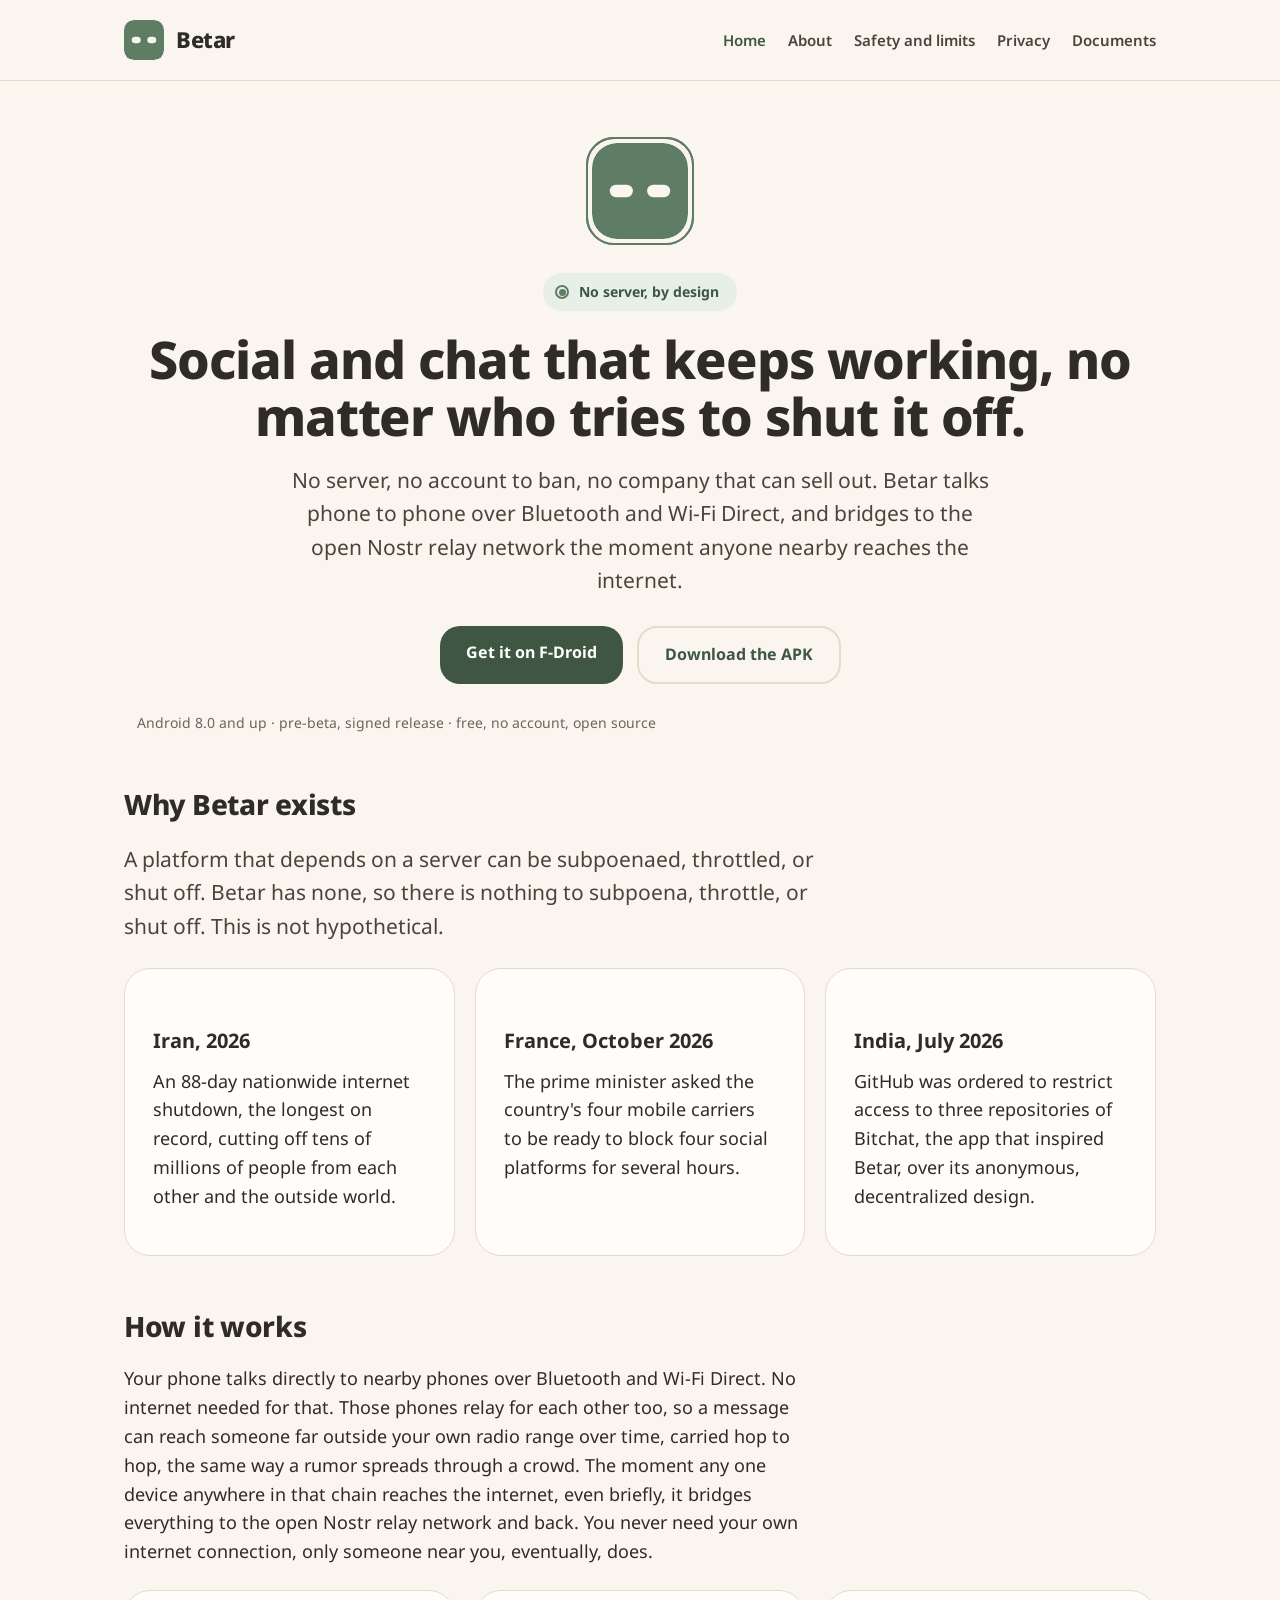
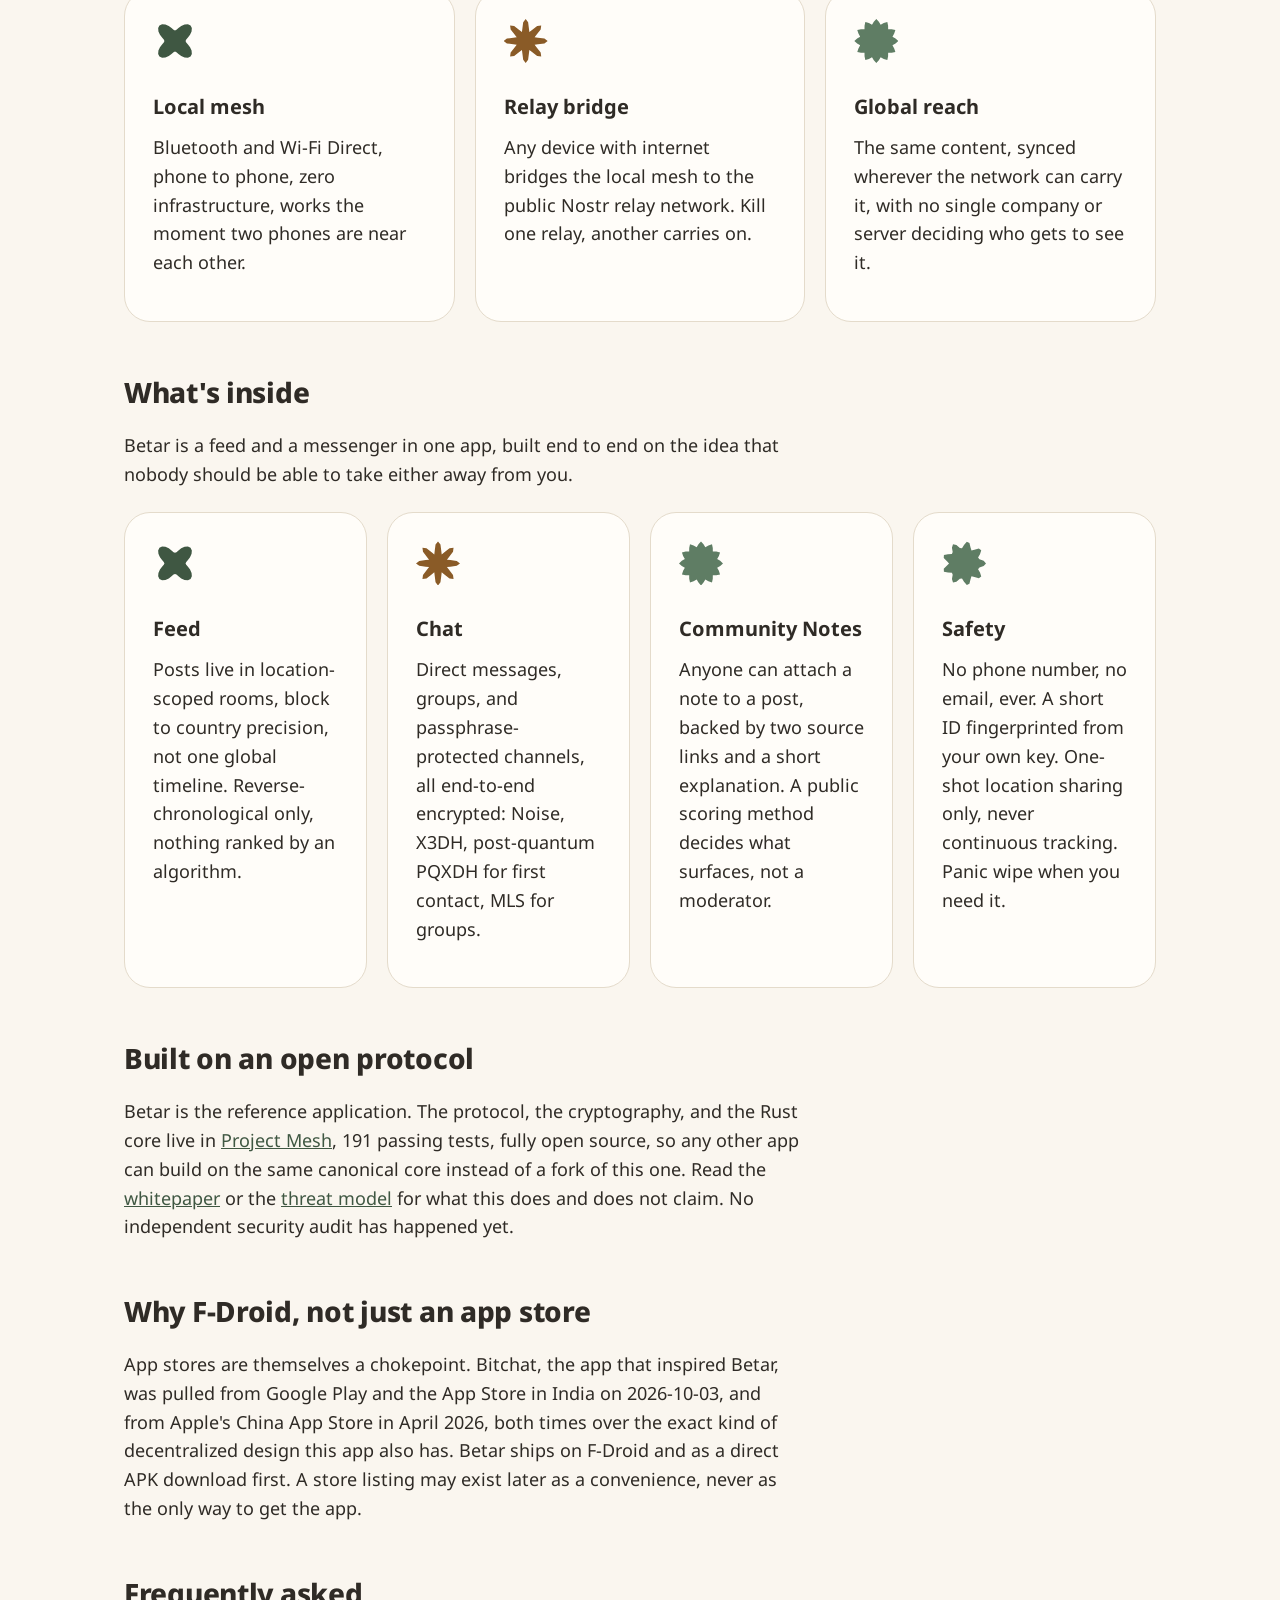
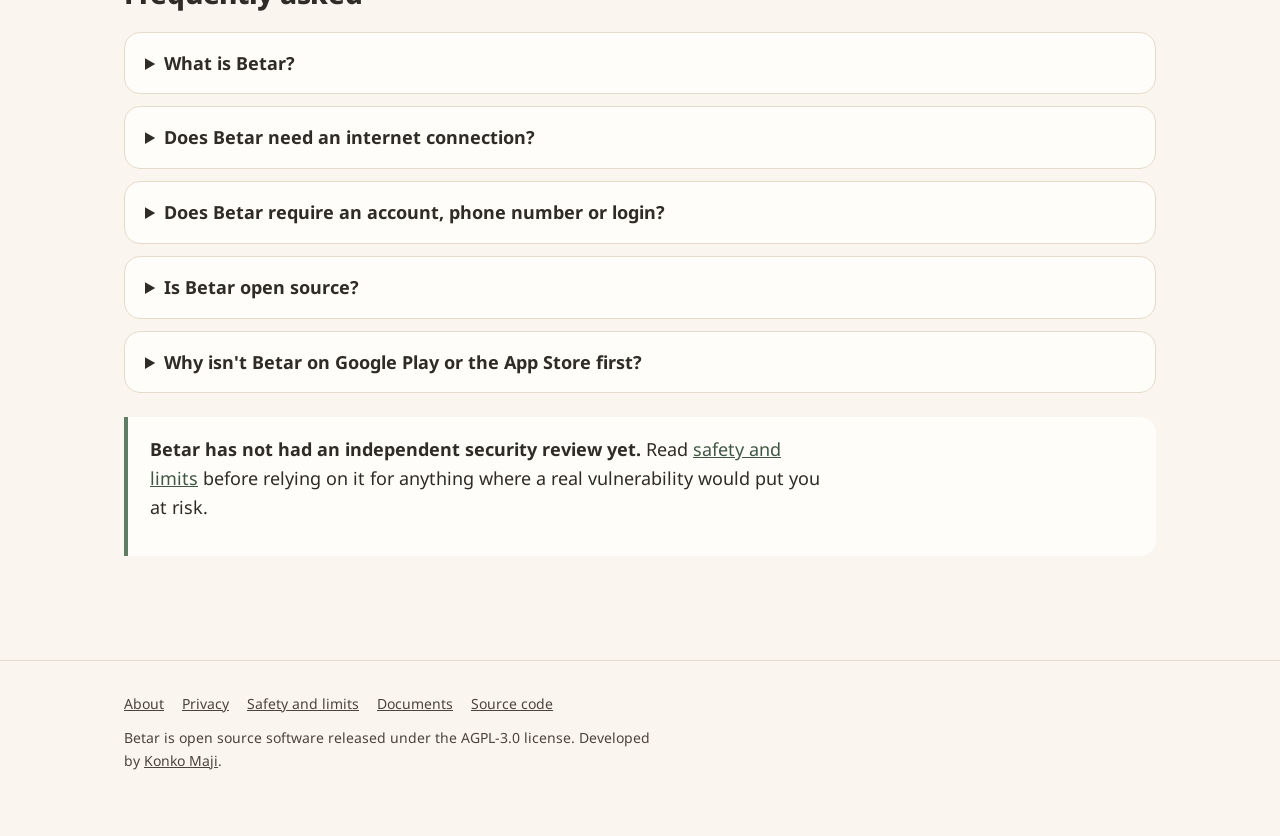
==== commit 1caf6d3e: "Pivot features: Feed, Nostr relay bridge, Community Notes, image posts, location share Geohash-scope" ====
--- a/docs/index.html
+++ b/docs/index.html
@@ -41,7 +41,7 @@
   "license": "https://www.gnu.org/licenses/agpl-3.0.html",
   "offers": { "@type": "Offer", "price": "0", "priceCurrency": "USD" },
   "isAccessibleForFree": true,
-  "softwareVersion": "0.2.0",
+  "softwareVersion": "0.2.0-prebeta",
   "downloadUrl": "https://github.com/konkomaji/betar/releases/latest",
   "installUrl": "https://github.com/konkomaji/betar/releases/latest",
   "softwareRequirements": "Android 8.0 (API 26) or later",
@@ -113,7 +113,7 @@
         <a class="btn" href="https://f-droid.org/">Get it on F-Droid</a>
         <a class="btn secondary" href="https://github.com/konkomaji/betar/releases/latest">Download the APK</a>
       </div>
-      <p style="font-size:14px;color:var(--slate)">Android 8.0 and up &middot; pre-alpha, signed release &middot; free, no account, open source</p>
+      <p style="font-size:14px;color:var(--slate)">Android 8.0 and up &middot; pre-beta, signed release &middot; free, no account, open source</p>
     </section>
 
     <section>
--- a/docs/assets/style.css
+++ b/docs/assets/style.css
@@ -175,7 +175,7 @@
 .card:hover {
   border-radius: 34px 20px 34px 20px;
   transform: translateY(-2px);
-  box-shadow: 0 12px 28px -18px rgba(18, 96, 143, .35);
+  box-shadow: 0 12px 28px -18px rgba(63, 87, 66, .35);
 }
 
 .card .shape-accent {
@@ -184,8 +184,10 @@
   margin-bottom: 14px;
   background: var(--brand-blue);
 }
+/* --emergency never appears here: it's reserved for panic wipe only, DESIGN-BRIEF.md §6,
+   never decorative. Rotation uses the 4 non-reserved palette colours instead. */
 .card:nth-child(4n+1) .shape-accent { clip-path: var(--shape-clover4); background: var(--deep-blue); }
-.card:nth-child(4n+2) .shape-accent { clip-path: var(--shape-burst8); background: var(--emergency); }
+.card:nth-child(4n+2) .shape-accent { clip-path: var(--shape-burst8); background: var(--caution); }
 .card:nth-child(4n+3) .shape-accent { clip-path: var(--shape-scallop12); background: var(--connected); }
 .card:nth-child(4n+4) .shape-accent { clip-path: var(--shape-cookie9); background: var(--brand-blue); }
 
